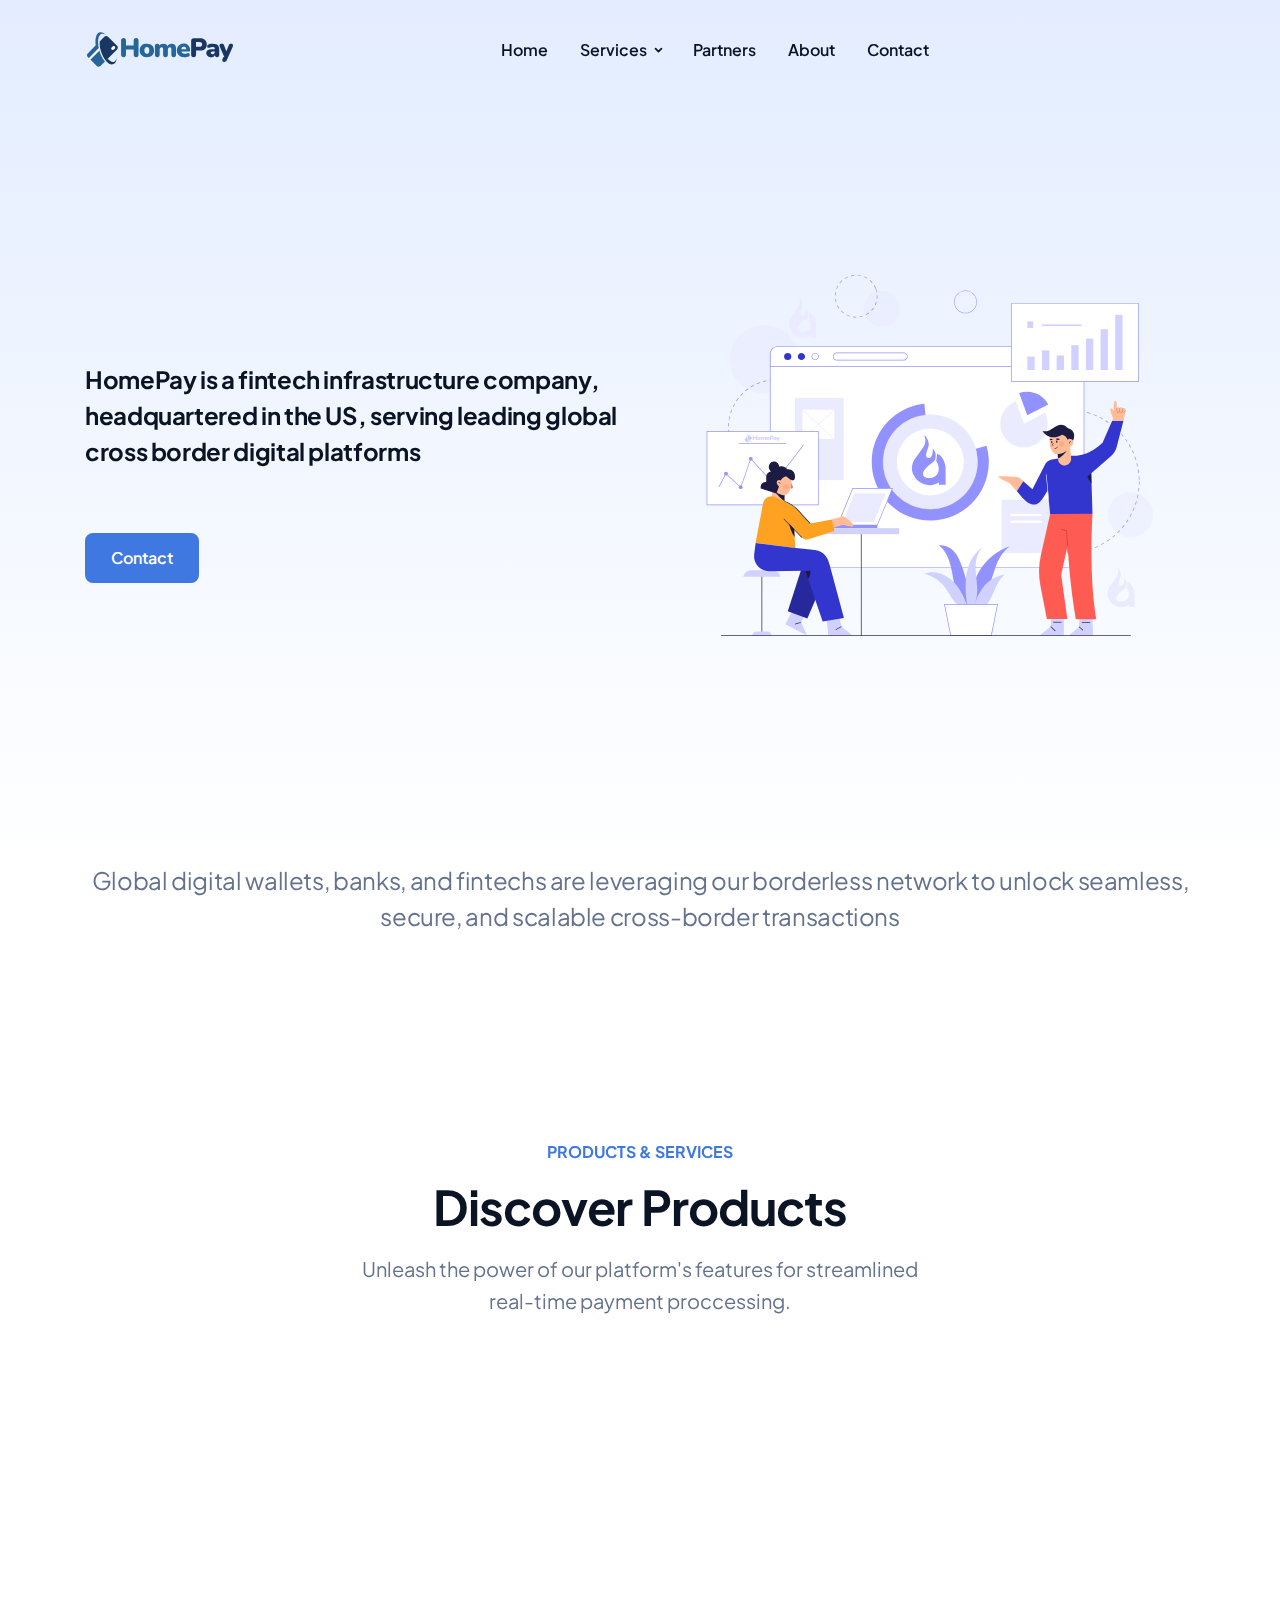
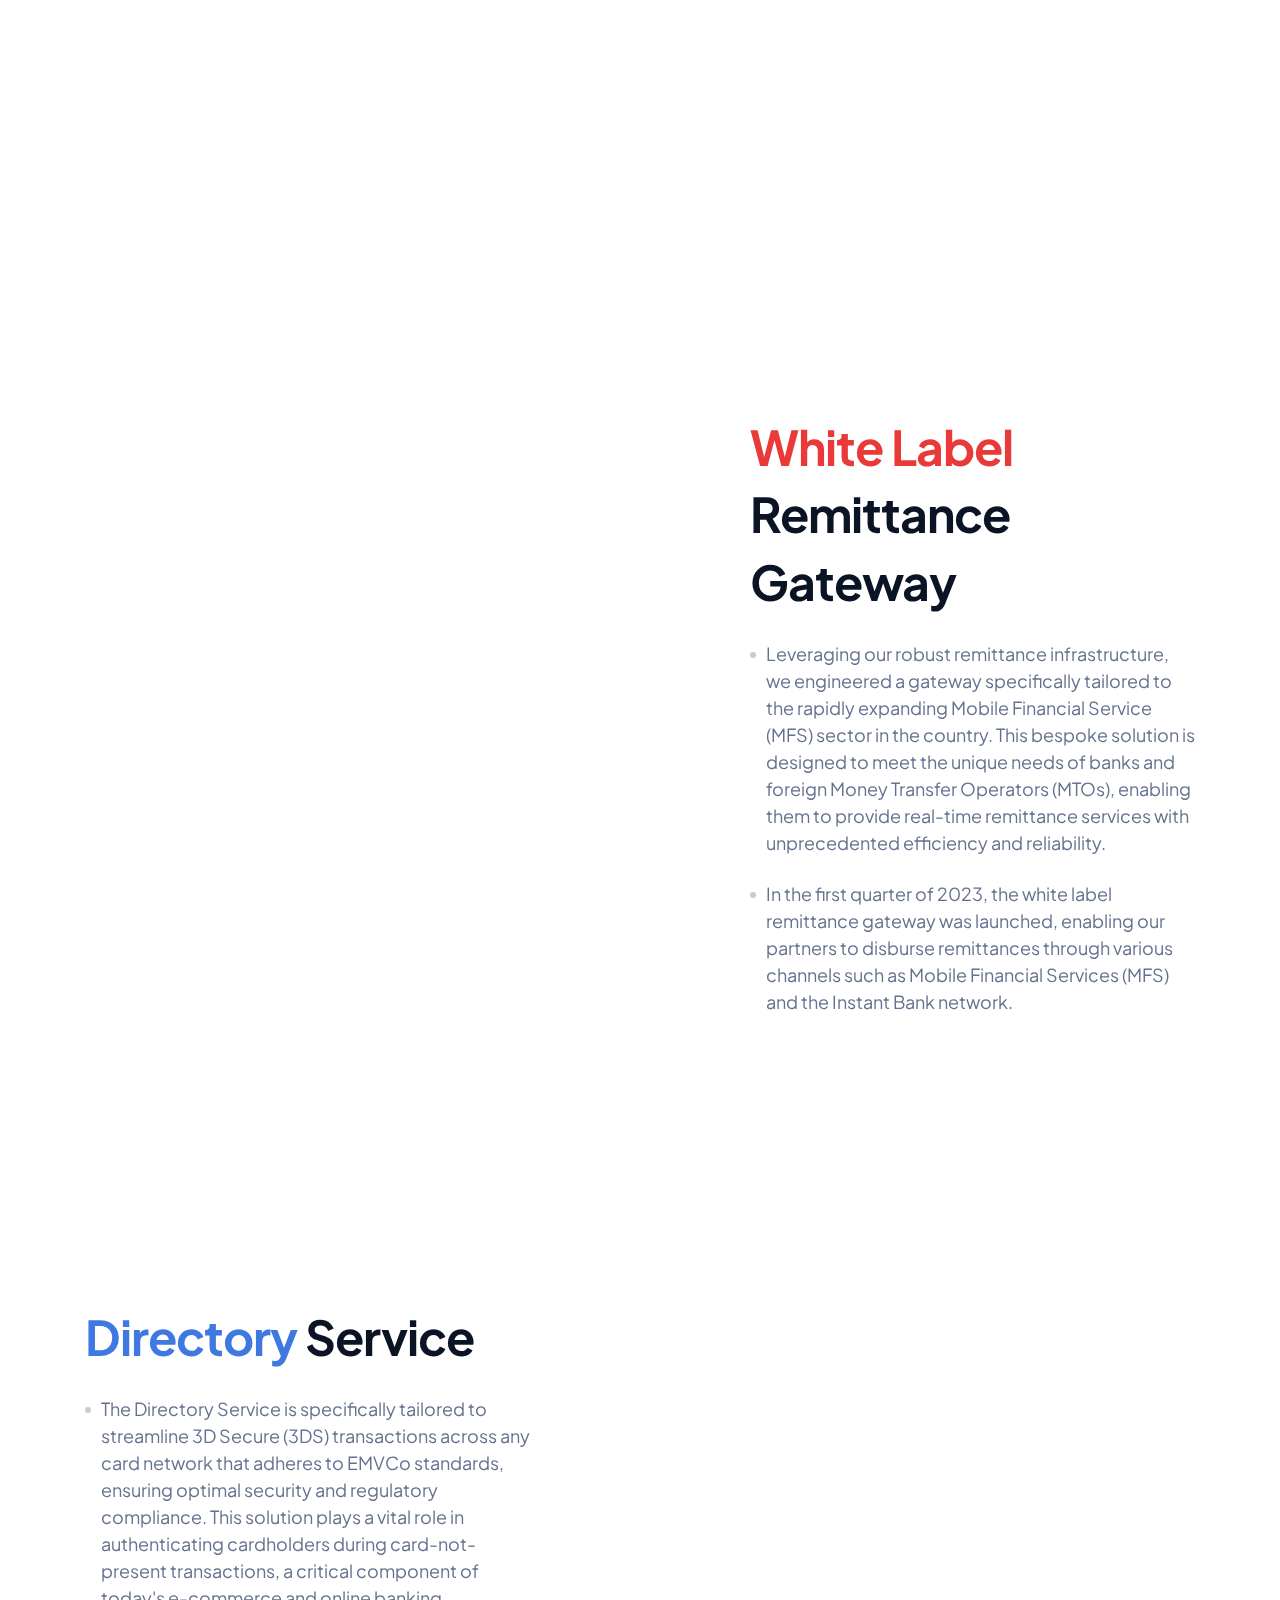
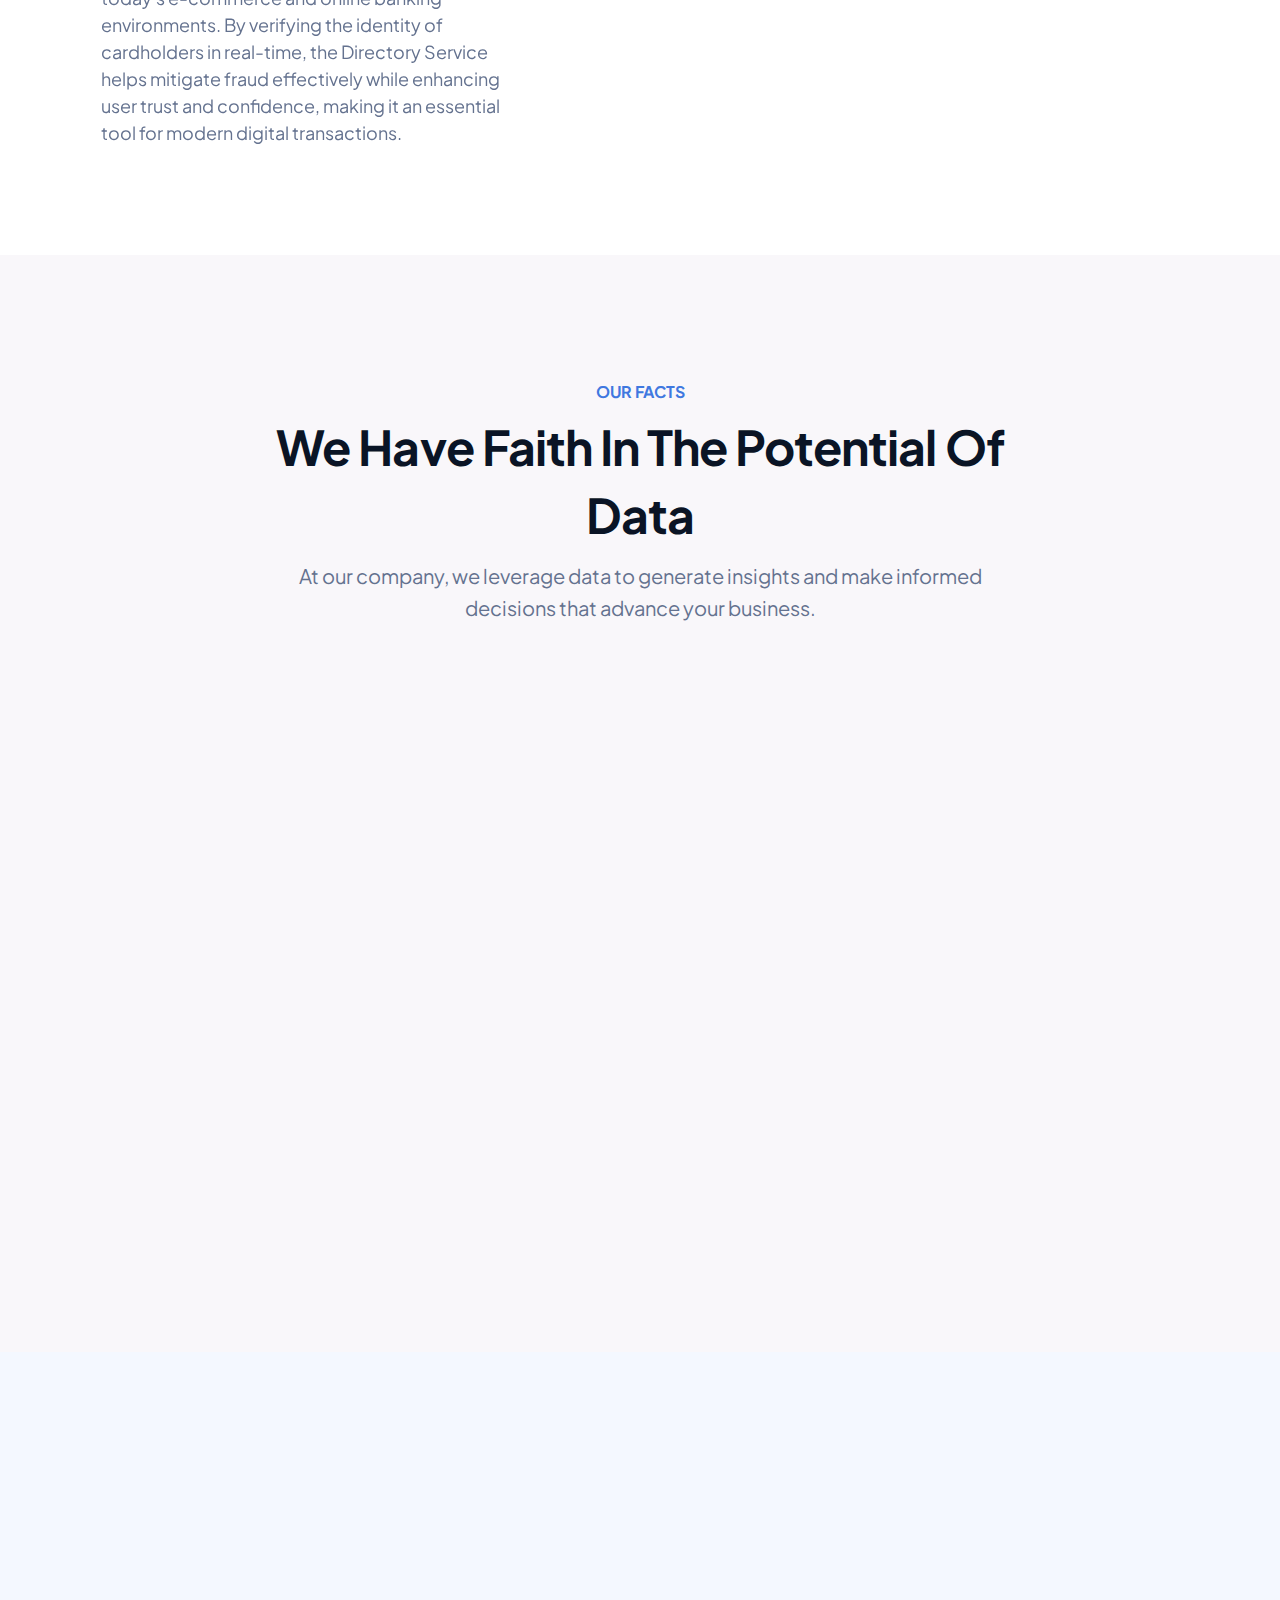
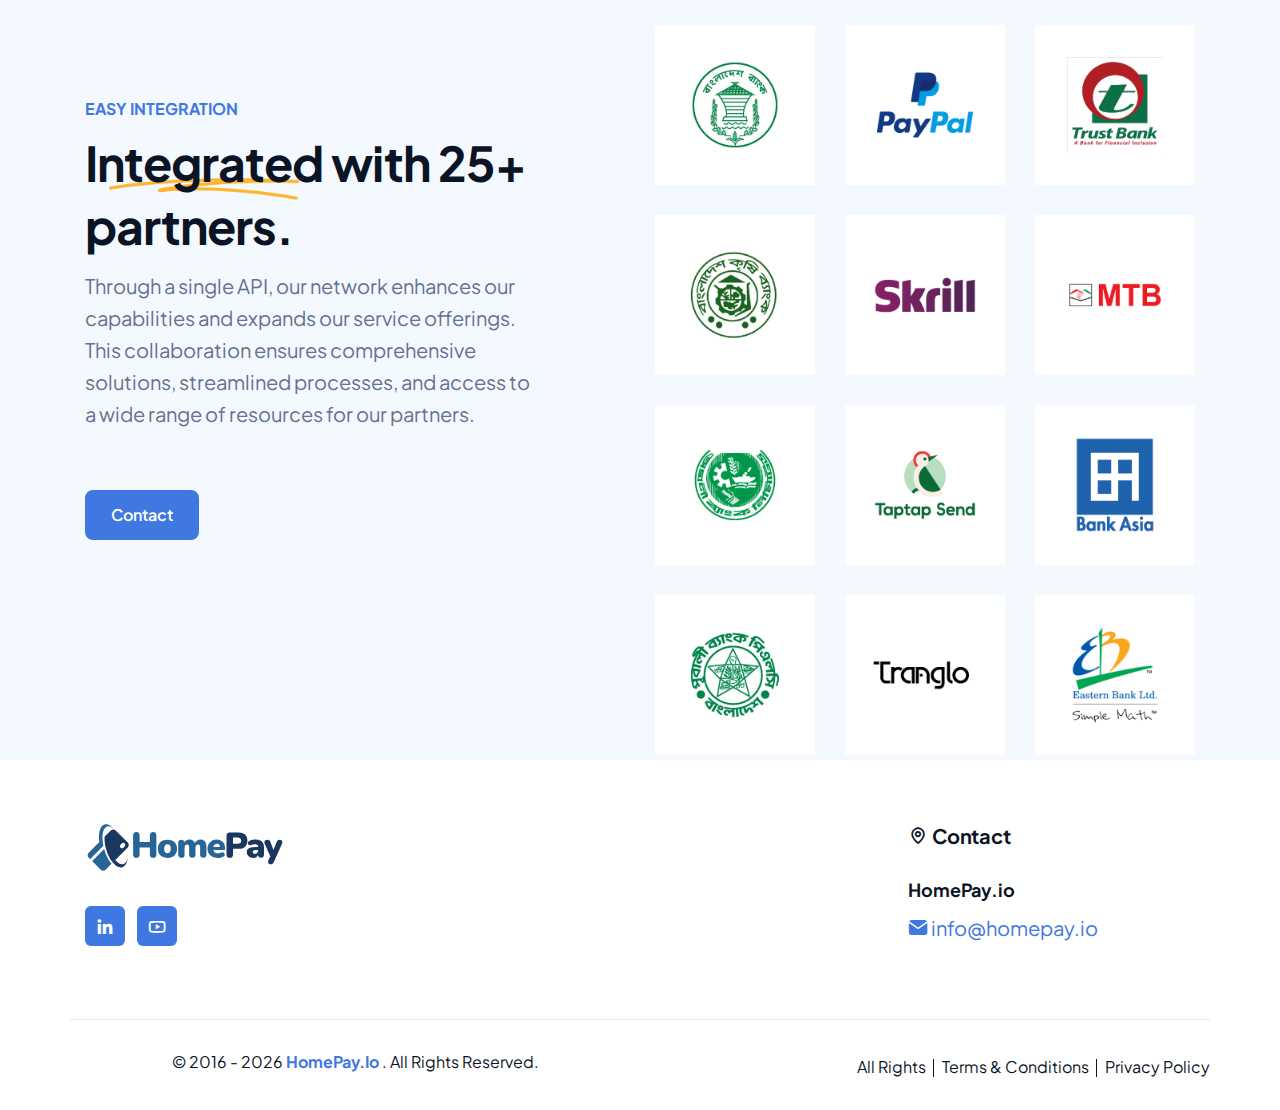
==== index.html @ 045bd33c "Update index.html" ====
<!DOCTYPE html>
<html lang="en">

<head>
   <meta charset="UTF-8" />
   <meta name="author" content="Softnio" />
   <meta name="viewport" content="width=device-width, initial-scale=1.0" />
   <link rel="shortcut icon" href="https://homepay.github.io/favicon.png" />
   <title>Home - HomePay</title>
   <link rel="stylesheet" href="assets/css/style-business-expance-tracker.css?v1.0.0" />
   <style>
      body {
         scroll-behavior: smooth;
      }

      #blaze {
         padding-top: 100px;
      }

      #remittance {
         padding-top: 100px;
      }

      #ds {
         padding-top: 120px;
      }
   </style>
</head>

<body class="nk-body" data-navbar-collapse="xl">
   <div class="preloader">
      <div class="loader"></div>
   </div>
   <div class="nk-app-root home-business-expense-tracker">
      <header class="nk-header">
         <div class="nk-header-main">
            <div class="container">
               <div class="nk-header-wrap">
                  <div class="nk-header-logo">
                     <a href="/" class="logo-link">
                        <div class="logo-wrap">
                           <img class="logo-img" src="https://homepay.github.io/homepay.svg" width="150px" srcset="
                           https://homepay.github.io/homepay.svg 2x
                      " alt="brand-logo" />
                        </div>
                     </a>
                  </div>
                  <nav class="nk-header-menu nk-navbar">
                     <div>
                        <ul class="nk-nav">
                           <li class="nk-nav-item has-sub">
                              <a href="/" class="nk-nav-link"><span class="nk-nav-text">Home</span></a>
                           </li>
                           <li class="nk-nav-item has-sub"><a href="#" class="nk-nav-link nk-nav-toggle"><span
                                    class="nk-nav-text">Services</span></a>
                              <ul class="nk-nav-sub col-12">
                                 <li class="nk-nav-item">
                                    <ul class=" px-3 px-lg-0 mx-auto">
                                       <li class=" p-0"><a href="/#remittance" class="nk-nav-link"> Remittance Gateway
                                          </a></li>
                                       <li class=" p-0"><a href="/#ds" class="nk-nav-link"> Directory Service </a></li>

                                    </ul>
                                 </li>

                              </ul>
                           </li>
                           <li class="nk-nav-item has-sub">
                              <a href="/#partners" class="nk-nav-link"><span class="nk-nav-text">Partners</span></a>
                           </li>
                           <li class="nk-nav-item">
                              <a href="/about" class="nk-nav-link"><span class="nk-nav-text">About</span></a>
                           </li>
                           <li class="nk-nav-item">
                              <a href="/contact" class="nk-nav-link"><span class="nk-nav-text">Contact</span></a>
                           </li>
                        </ul>
                     </div>
                  </nav>
                  <div class="nk-header-action">
                     <ul class="nk-btn-group sm justify-content-center">
                        <li class="nk-navbar-toggle"><button
                              class="btn btn-outline-dark navbar-toggle rounded-1 h-100 p-2"><em class="icon ni ni-menu"
                                 style="font-family: Nioicon, Bangla754, sans-serif;"></em></button></li>
                     </ul>
                  </div>
               </div>
            </div>
         </div>
      </header>
      <main class="nk-pages">
         <section class="nk-banner nk-banner-business-expance-tracker bg-primary-gradient-soft">
            <div class="nk-banner-wrap">
               <div class="container">
                  <div class="row flex-row-reverse align-items-center justify-content-between">
                     <div class="col-lg-6">
                        <div class="nk-banner-img mb-5 mb-lg-0" data-aos="fade-in">
                           <img src="images/promo-banner/banner-cover.svg" alt="banner-cover" />


                        </div>
                     </div>
                     <div class="col-lg-6">
                        <div class="nk-banner-content">
                           <h4 class="mb-2 mb-md-3" data-aos="fade-up">
                              HomePay is a fintech infrastructure company, headquartered in the US, serving leading
                              global cross border digital platforms
                           </h4>
                           <p class=" nk-section-text" data-aos="fade-up" data-aos-delay="50">

                           </p>
                           <ul class="nk-btn-group pt-6">
                              <li data-aos="fade-up" data-aos-delay="150">
                                 <a href="contact" class="btn btn-primary">Contact</a>
                              </li>
                           </ul>
                        </div>
                     </div>
                  </div>
               </div>
            </div>
         </section>
         <section class="nk-section nk-brand-section pt-0">
            <div class="container">
               <div class="nk-section-content text-center">
                  <h4 class="fw-normal text-gray-800 mb-5" data-aos="fade-up">
                     Global digital wallets, banks, and fintechs are leveraging our borderless network to unlock
                     seamless, secure, and scalable cross-border transactions
                     <span class="text-base fw-semibold"></span>

                  </h4>
                  <div class="row justify-content-center" style="filter: grayscale(100%);">
                     <div class="col-xxl-8 col-xl-9 col-lg-10">
                        <div class="row gy-3 align-items-center justify-content-center justify-content-lg-between">
                           <div class="col-4 col-sm-3 col-lg-1" data-aos="fade-up" data-aos-delay="50">
                              <div class="nk-brand">
                                 <a href="https://www.paypal.com/bd/home" target="_blank"><img
                                       src="images/partners/pp.svg" alt="brand-logo" /></a>
                              </div>
                           </div>
                           <div class="col-4 col-sm-3 col-lg-1" data-aos="fade-up" data-aos-delay="100">
                              <div class="nk-brand">
                                 <a href="https://www.skrill.com/en/" target="_blank"><img
                                       src="images/partners/skrill.svg" alt="brand-logo" /></a>
                              </div>
                           </div>
                           <div class="col-4 col-sm-3 col-lg-1" data-aos="fade-up" data-aos-delay="100">
                              <div class="nk-brand">
                                 <a href="https://www.riamoneytransfer.com/" target="_blank"><img
                                       src="images/partners/ria.svg" alt="brand-logo" /></a>
                              </div>
                           </div>
                           <div class="col-4 col-sm-3 col-lg-1" data-aos="fade-up" data-aos-delay="100">
                              <div class="nk-brand">
                                 <a href="https://www.remitly.com/us/en" target="_blank"><img
                                       src="images/partners/remitly.svg" alt="brand-logo" /></a>
                              </div>
                           </div>
                           <div class="col-4 col-sm-3 col-lg-1" data-aos="fade-up" data-aos-delay="150">
                              <div class="nk-brand">
                                 <a href="https://www.taptapsend.com" target="_blank"><img
                                       src="images/partners/taptapsend.svg" alt="brand-logo" /></a>
                              </div>
                           </div>
                           <div class="col-4 col-sm-3 col-lg-1" data-aos="fade-up" data-aos-delay="200">
                              <div class="nk-brand">
                                 <a href="https://tranglo.com" target="_blank"><img src="images/partners/tranglo.svg"
                                       alt="brand-logo" /></a>
                              </div>
                           </div>
                           <div class="col-4 col-sm-3 col-lg-1" data-aos="fade-up" data-aos-delay="250">
                              <div class="nk-brand">
                                 <a href="https://www.trulioo.com" target="_blank"><img
                                       src="images/partners/trulioo.svg" alt="brand-logo" /></a>
                              </div>
                           </div>
                        </div>
                     </div>
                  </div>
               </div>
            </div>
         </section>
         <section class="nk-section nk-feature-section ">
            <div class="container">
               <div class="row justify-content-center">
                  <div class="col-lg-8 col-xxl-6">
                     <div class="nk-section-head pb-7 text-center">
                        <span class="nk-section-subtitle">Products & Services</span>
                        <h2 class="nk-section-title">Discover Products</h2>
                        <p class="nk-section-text">
                           Unleash the power of our platform's features for streamlined <br> real-time
                           payment proccessing.
                        </p>
                        <ul class="nk-btn-group justify-content-center pt-5" hidden>
                           <li>
                              <a href="about" class="btn btn-primary">More Details</a>
                           </li>
                           <li>
                              <a href="contact" class="btn btn-outline-primary">Contact Us</a>
                           </li>
                        </ul>
                     </div>
                  </div>
               </div>
               <div class="row gap g-5">
                  <div class="col-mb-9 col-lg-6" data-aos="fade-up" data-aos-delay="50">
                     <div class="text-center">
                        <div class="mb-3 mb-md-5">
                           <img src="images/services/remit.svg" width="180px" alt="cover" />
                        </div>
                        <div class="mb-4">
                           <h4 class="text-capitalize">Remittance Gateway</h4>
                           <p class="fs-16 line-clamp-2 fw-medium">
                              Leveraging our robust remittance infrastructure, we engineered a white label remittance
                              gateway.
                           </p>
                        </div>
                        <a href="#remittance" class="btn-link d-inline-block"><span>Learn
                              More</span><em class="icon ni ni-arrow-right"></em></a>
                     </div>
                  </div>
                  <div class="col-mb-9 col-lg-6" data-aos="fade-up" data-aos-delay="100">
                     <div class="text-center">
                        <div class="mb-3 mb-md-5">
                           <img src="images/services/ds.svg" width="180px" alt="cover" />
                        </div>
                        <div class="mb-4">
                           <h4 class="text-capitalize">3DS Card Authentication</h4>
                           <p class="fs-16 line-clamp-2 fw-medium">
                              The directory service is designed to comply with the EMVCo protocol, supporting all card
                              brands.
                           </p>
                        </div>
                        <a href="#ds" class="btn-link d-inline-block"><span>Learn
                              More</span><em class="icon ni ni-arrow-right"></em></a>
                     </div>
                  </div>
               </div>
            </div>
         </section>
         <section class="nk-section pb-lg-7 pt-7 pt-lg-120">
            <div class="container">
               <div class="nk-section-content d-flex flex-column gap-7 gap-lg-120">
                  <div id="remittance" class="row gy-5 gy-lg-0 align-items-lg-center justify-content-lg-between">
                     <div class="col-lg-6" data-aos="fade-up" data-aos-delay="50">
                        <div class="nk-feature-overview-img mb-5 mb-lg-0">
                           <img src="images/services/remit.svg" alt="cover-base"
                              class="base animate animate-shakeY animate-duration-12" />
                        </div>
                     </div>
                     <div class="col-lg-6 col-xl-5">
                        <div class="nk-section-head pb-0">
                           <!-- <div class="media-group align-items-center mb-5">
                              <div class="media media-md media-circle media-middle text-bg-danger-soft">
                                 <em class="icon ni ni-filter-fill"></em>
                              </div>
                              <div class="media-text">
                                 <div class="nk-section-subtitle text-danger">
                                    Funnel Report
                                 </div>
                              </div>
                           </div> -->
                           <h2 class="nk-section-title mb-0">
                              <span style="color: rgb(233, 57, 57) ;">
                                 White Label
                              </span> Remittance Gateway
                           </h2>
                           <ul class="nk-list-dot d-flex flex-column gap-3 gap-lg-4 pt-4">
                              <li class="nk-list-dot-item ps-3 p-0">
                                 <p class="fs-18">
                                    Leveraging our robust remittance infrastructure, we engineered a gateway
                                    specifically tailored to the rapidly expanding Mobile Financial Service (MFS) sector
                                    in the country. This bespoke solution is designed to meet the unique needs of banks
                                    and foreign Money Transfer Operators (MTOs), enabling them to provide real-time
                                    remittance services with unprecedented efficiency and reliability.
                                 </p>
                              </li>
                              <li class="nk-list-dot-item ps-3 p-0">
                                 <p class="fs-18">
                                    In the first quarter of 2023, the white label remittance gateway was launched,
                                    enabling our
                                    partners to disburse remittances through various channels such as Mobile Financial
                                    Services (MFS) and the Instant Bank network.
                                 </p>
                              </li>
                           </ul>
                        </div>
                     </div>
                  </div>
                  <div id="ds"
                     class="row gy-5 gy-lg-0 flex-row-reverse align-items-lg-center justify-content-lg-between">
                     <div class="col-lg-6" data-aos="fade-up" data-aos-delay="50">
                        <div class="nk-feature-overview-img mb-5 mb-lg-0">
                           <img src="images/services/ds.svg" alt="cover-base"
                              class="base animate animate-shakeY animate-duration-12" />
                           <!-- <img src="https://nioland.themenio.com/images/cover/cover-26-a.png"
                              alt="cover-children"
                              class="children children-3 animate animate-shakeY animate-duration-12" /> -->
                        </div>
                     </div>
                     <div class="col-lg-6 col-xl-5">
                        <div class="nk-section-head pb-0">
                           <!-- <div class="media-group align-items-center mb-5">
                              <div class="media media-md media-circle media-middle text-bg-blue-1300-soft">
                                 <em class="icon ni ni-signal"></em>
                              </div>
                              <div class="media-text">
                                 <div class="nk-section-subtitle text-blue-1300">
                                    Signal Report
                                 </div>
                              </div>
                           </div> -->
                           <h2 class="nk-section-title mb-0">
                              <span style="color:#3f78e0 ;">
                                 Directory
                              </span>
                              Service
                           </h2>
                           <ul class="nk-list-dot d-flex flex-column gap-3 gap-lg-4 pt-4">
                              <li class="nk-list-dot-item ps-3 p-0">
                                 <p class="fs-18">
                                    The Directory Service is specifically tailored to streamline 3D Secure (3DS)
                                    transactions across any card network that adheres to EMVCo standards, ensuring
                                    optimal security and regulatory compliance. This solution plays a vital role in
                                    authenticating cardholders during card-not-present transactions, a critical
                                    component of today's e-commerce and online banking environments. By verifying the
                                    identity of cardholders in real-time, the Directory Service helps mitigate fraud
                                    effectively while enhancing user trust and confidence, making it an essential tool
                                    for modern digital transactions.
                                 </p>
                              </li>
                           </ul>
                        </div>
                     </div>
                  </div>
               </div>
            </div>
         </section>
         <section class="nk-section bg-gray-300">
            <div class="container">
               <div class="row justify-content-center">
                  <div class="col-lg-8">
                     <div class="nk-section-head text-center">
                        <span class="nk-section-subtitle">our facts</span>
                        <h2 class="nk-section-title">
                           We have faith in the potential of data
                        </h2>
                        <p class="nk-section-text">
                           At our company, we leverage data to generate insights and make informed decisions that
                           advance your business.
                        </p>

                     </div>
                  </div>
               </div>
               <div class="row flex-row-reverse align-items-center justify-content-center justify-content-xl-between">
                  <div class="col-xl-6 col-xxl-7" data-aos="fade-up">
                     <div class="nk-funfact-img text-center text-xl-end mb-6 mb-xl-0">
                        <img src="images/promo-banner/section-cover-5.png" alt="cover" />
                     </div>
                  </div>
                  <div class="col-xl-6 col-xxl-5">
                     <div class="row gx-sm-5 gy-5">
                        <div class="col-6" data-aos="fade-up" data-aos-delay="50">
                           <div class="text-center">
                              <span class="d-inline-block h1 text-blue-800">25+</span>
                              <div>
                                 <h5>Partners</h5>
                                 <p class="fs-14">

                                 </p>
                              </div>
                           </div>
                        </div>
                        <div class="col-6" data-aos="fade-up" data-aos-delay="100">
                           <div class="text-center">
                              <span class="d-inline-block h1 text-blue-800">$330M+</span>
                              <div>
                                 <h5>GPV</h5>
                                 <p class="fs-14">

                                 </p>
                              </div>
                           </div>
                        </div>
                        <div class="col-6" data-aos="fade-up" data-aos-delay="150">
                           <div class="text-center">
                              <span class="d-inline-block h1 text-blue-800">24x7</span>
                              <div>
                                 <h5>Support</h5>
                                 <p class="fs-14">

                                 </p>
                              </div>
                           </div>
                        </div>
                        <div class="col-6" data-aos="fade-up" data-aos-delay="200">
                           <div class="text-center">
                              <span class="d-inline-block h1 text-blue-800">5s</span>
                              <div>
                                 <h5>Proccessing</h5>
                                 <p class="fs-14">

                                 </p>
                              </div>
                           </div>
                        </div>
                     </div>
                  </div>
               </div>
            </div>
         </section>
         <section class="nk-section nk-section-integrate bg-primary-100 overflow-hidden pt-0 pb-lg-0" id="partners">
            <div class="container position-relative">
               <div class="row justify-content-between">
                  <div class="col-lg-5 align-self-center">
                     <div class="nk-section-head text-center text-lg-start py-7 py-lg-220">
                        <span class="nk-section-subtitle">Easy integration</span>
                        <div>
                           <h2 class="h1 mb-2">
                              <span class="title-shape title-shape-3 title-shape-3_two">Integrated</span>
                              with 25+ partners.
                           </h2>
                           <p class="nk-section-text">
                              Through a single API, our network enhances our capabilities and expands our service
                              offerings. This collaboration ensures comprehensive solutions, streamlined processes, and
                              access to a wide range of resources for our partners.
                           </p>
                        </div>
                        <ul class="nk-btn-group justify-content-center justify-content-lg-start pt-5 pt-lg-7">
                           <li>
                              <a href="contact" class="btn btn-primary">Contact</a>
                           </li>
                        </ul>
                     </div>
                  </div>
                  <div class="col-lg-6">
                     <div class="infinite-scroll">
                        <div
                           class="infinite-scroll-col infinite-scroll-init infinite-scroll-lg-vertical infinite-scroll-horizontal infinite-scroll-duration-12">
                           <div class="infinite-scroll-card">
                              <img src="./images/tools/tool-1.png" alt="tool" />
                           </div>
                           <div class="infinite-scroll-card">
                              <img src="./images/tools/tool-3.png" alt="tool" />
                           </div>
                           <div class="infinite-scroll-card">
                              <img src="./images/tools/tool-4.png" alt="tool" />
                           </div>
                           <div class="infinite-scroll-card">
                              <img src="./images/tools/tool-5.png" alt="tool" />
                           </div>
                           <div class="infinite-scroll-card">
                              <img src="./images/tools/tool-6.png" alt="tool" />
                           </div>
                           <div class="infinite-scroll-card">
                              <img src="./images/tools/tool-7.png" alt="tool" />
                           </div>
                           <div class="infinite-scroll-card">
                              <img src="./images/tools/tool-8.png" alt="tool" />
                           </div>
                           <div class="infinite-scroll-card">
                              <img src="./images/tools/tool-11.png" alt="tool" />
                           </div>
                           <div class="infinite-scroll-card">
                              <img src="./images/tools/tool-12.png" alt="tool" />
                           </div>

                           <div class="infinite-scroll-card">
                              <img src="./images/tools/tool-14.png" alt="tool" />
                           </div>
                           <div class="infinite-scroll-card">
                              <img src="./images/tools/tool-15.png" alt="tool" />
                           </div>
                           <div class="infinite-scroll-card">
                              <img src="./images/tools/tool-16.png" alt="tool" />
                           </div>
                           <div class="infinite-scroll-card">
                              <img src="./images/tools/tool-17.png" alt="tool" />
                           </div>
                        </div>
                        <div
                           class="infinite-scroll-col infinite-scroll-init infinite-scroll-lg-verticalAlternate infinite-scroll-horizontalAlternate infinite-scroll-duration-12">
                           <div class="infinite-scroll-card">
                              <img src="./images/tools/mto/1.png" alt="tool" />
                           </div>
                           <div class="infinite-scroll-card">
                              <img src="./images/tools/mto/2.png" alt="tool" />
                           </div>
                           <div class="infinite-scroll-card">
                              <img src="./images/tools/mto/3.png" alt="tool" />
                           </div>
                           <div class="infinite-scroll-card">
                              <img src="./images/tools/mto/4.png" alt="tool" />
                           </div>
                           <div class="infinite-scroll-card">
                              <img src="./images/tools/mto/5.png" alt="tool" />
                           </div>
                           <div class="infinite-scroll-card">
                              <img src="./images/tools/mto/6.png" alt="tool" />
                           </div>
                           <div class="infinite-scroll-card">
                              <img src="./images/tools/mto/7.png" alt="tool" />
                           </div>
                           <div class="infinite-scroll-card">
                              <img src="./images/tools/mto/8.png" alt="tool" />
                           </div>
                           <div class="infinite-scroll-card">
                              <img src="./images/tools/mto/1.png" alt="tool" />
                           </div>
                           <div class="infinite-scroll-card">
                              <img src="./images/tools/mto/2.png" alt="tool" />
                           </div>
                           <div class="infinite-scroll-card">
                              <img src="./images/tools/mto/3.png" alt="tool" />
                           </div>
                           <div class="infinite-scroll-card">
                              <img src="./images/tools/mto/4.png" alt="tool" />
                           </div>
                           <div class="infinite-scroll-card">
                              <img src="./images/tools/mto/5.png" alt="tool" />
                           </div>
                           <div class="infinite-scroll-card">
                              <img src="./images/tools/mto/6.png" alt="tool" />
                           </div>
                           <div class="infinite-scroll-card">
                              <img src="./images/tools/mto/7.png" alt="tool" />
                           </div>
                           <div class="infinite-scroll-card">
                              <img src="./images/tools/mto/8.png" alt="tool" />
                           </div>
                        </div>
                        <div
                           class="infinite-scroll-col infinite-scroll-init infinite-scroll-lg-vertical infinite-scroll-horizontal infinite-scroll-duration-12">
                           <div class="infinite-scroll-card">
                              <img src="./images/tools/tool-17.png" alt="tool" />
                           </div>
                           <div class="infinite-scroll-card">
                              <img src="./images/tools/tool-16.png" alt="tool" />
                           </div>
                           <div class="infinite-scroll-card">
                              <img src="./images/tools/tool-15.png" alt="tool" />
                           </div>
                           <div class="infinite-scroll-card">
                              <img src="./images/tools/tool-14.png" alt="tool" />
                           </div>

                           <div class="infinite-scroll-card">
                              <img src="./images/tools/tool-12.png" alt="tool" />
                           </div>
                           <div class="infinite-scroll-card">
                              <img src="./images/tools/tool-11.png" alt="tool" />
                           </div>

                           <div class="infinite-scroll-card">
                              <img src="./images/tools/tool-8.png" alt="tool" />
                           </div>
                           <div class="infinite-scroll-card">
                              <img src="./images/tools/tool-7.png" alt="tool" />
                           </div>
                           <div class="infinite-scroll-card">
                              <img src="./images/tools/tool-6.png" alt="tool" />
                           </div>
                           <div class="infinite-scroll-card">
                              <img src="./images/tools/tool-15.png" alt="tool" />
                           </div>
                           <div class="infinite-scroll-card">
                              <img src="./images/tools/tool-5.png" alt="tool" />
                           </div>
                           <div class="infinite-scroll-card">
                              <img src="./images/tools/tool-4.png" alt="tool" />
                           </div>
                           <div class="infinite-scroll-card">
                              <img src="./images/tools/tool-3.png" alt="tool" />
                           </div>
                           <div class="infinite-scroll-card">
                              <img src="./images/tools/tool-1.png" alt="tool" />
                           </div>
                        </div>
                     </div>
                  </div>
               </div>
            </div>
         </section>
      </main>
      <footer class="nk-footer">
         <div class="nk-footer-top">
            <div class="container">
               <div class="nk-footer-content row justify-content-xl-between">
                  <div class="col-md-8 col-lg-4 col-xxl-4">
                     <div class="nk-footer-brand pb-5 pb-lg-0">
                        <div class="nk-footer-brand-info mb-4">
                           <div class="nk-footer-logo">
                              <a href="/" class="logo-link">
                                 <div class="logo-wrap">
                                    <img class="logo-img" src="https://homepay.github.io/homepay.svg" width="200px"
                                       srcset="
                                    https://homepay.github.io/homepay.svg 2x
                            " alt="brand-logo" />
                                 </div>
                              </a>
                           </div>
                        </div>
                        <ul class="nk-footer-social">
                           <li>
                              <a href="https://www.linkedin.com/company/homepayllc"><em
                                    class="icon ni ni-linkedin"></em></a>
                           </li>
                           <li>
                              <a href="https://www.youtube.com/@homepay-io"><em class="icon ni ni-youtube"></em></a>
                           </li>
                        </ul>
                     </div>
                  </div>
                  <div class="col-lg-8 col-xxl-6">
                     <div class="row justify-content-between">
                        <div class="col-sm-5">

                        </div>
                        <div class="col-sm-5">
                           <div class="nk-footer-info">
                              <address>
                                 <h5 class="title"><em class="icon ni ni-map-pin"></em> Contact</h5>
                                 <h6>HomePay.io
                                 </h6>
                                 <p>
                                    <a href="mailto:info@homepay.io"> <em class="icon ni ni-mail-fill"></em>
                                       info@homepay.io </a>
                                 </p>
                              </address>
                           </div>
                        </div>
                     </div>
                  </div>

               </div>
            </div>
         </div>
         <div class="nk-footer-bottom">
            <div class="container">
               <div class="nk-footer-content row justify-content-between">
                  <div class="col-lg-6 px-0">
                     <p class="nk-footer-copyright-text text-center">
                        &copy; 2016 - <span id="currentYear"></span><a class="fs-16" href="/" target="_blank">
                           <b>HomePay.io
                           </b> </a>. All Rights Reserved.
                     </p>
                  </div>
                  <div class="col-lg-6 px-0">
                     <ul class="nk-footer-copyright justify-content-center justify-content-lg-end">
                        <li><a class="nk-footer-text" href="#">All Rights</a></li>
                        <li>
                           <a class="nk-footer-text" href="#">Terms & conditions</a>
                        </li>
                        <li><a class="nk-footer-text" href="#">Privacy Policy</a></li>
                     </ul>
                  </div>
               </div>
            </div>
         </div>
      </footer>
      <a href="#" class="scroll-top shadow animate animate-infinite animate-pulse animate-duration-2"><em
            class="icon ni ni-chevrons-up"></em></a>

   </div>
   <script src="./assets/js/bundle.js?v1.0.0"></script>
   <script src="./assets/js/scripts.js?v1.0.0"></script>
   <script>
      document.querySelectorAll('.scroll-link').forEach(link => {
         link.addEventListener('click', function (event) {
            event.preventDefault();
            const targetId = this.getAttribute('href').substring(1);
            const targetElement = document.getElementById(targetId);

            if (targetElement) {
               const offset = (window.innerHeight - targetElement.offsetHeight) / 2;
               const elementPosition = targetElement.getBoundingClientRect().top + window.pageYOffset;
               const offsetPosition = elementPosition - offset;

               window.scrollTo({
                  top: offsetPosition,
                  behavior: 'smooth'
               });
            }
         });
      });
   </script>
</body>

</html>
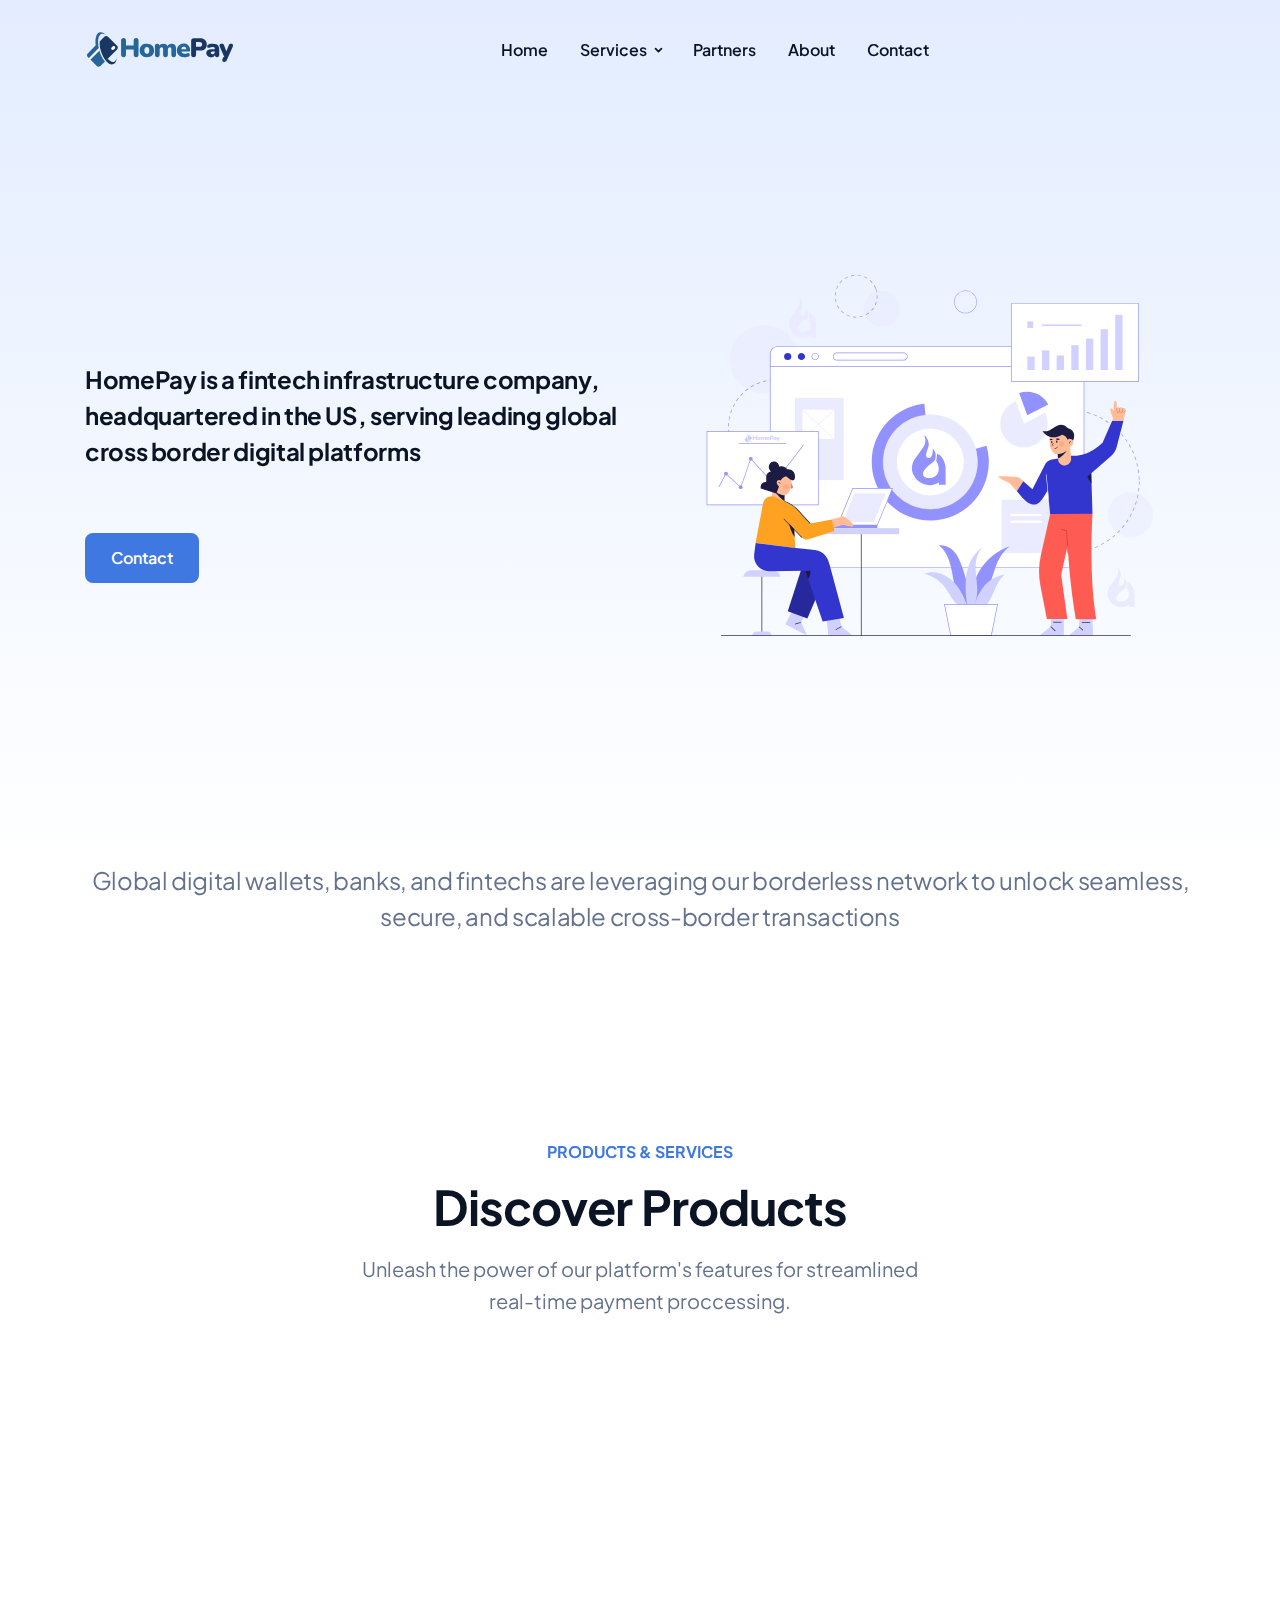
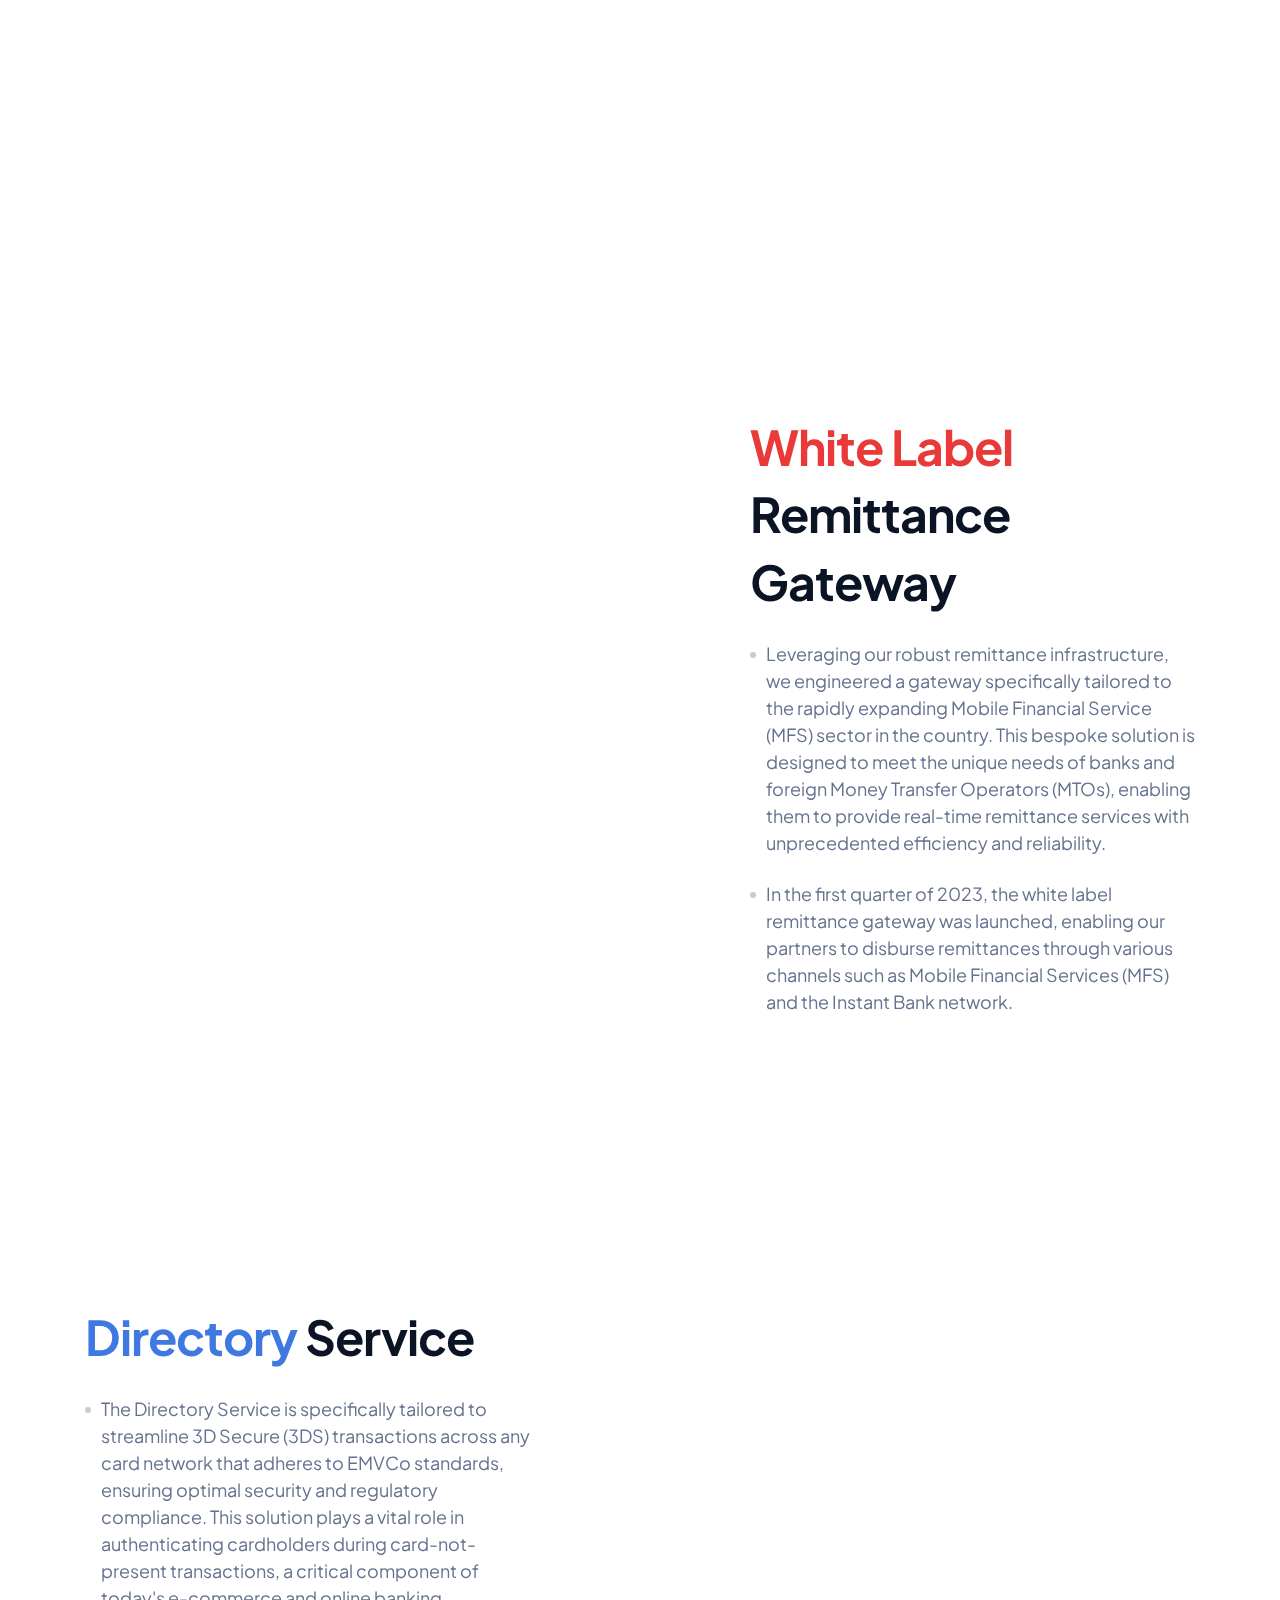
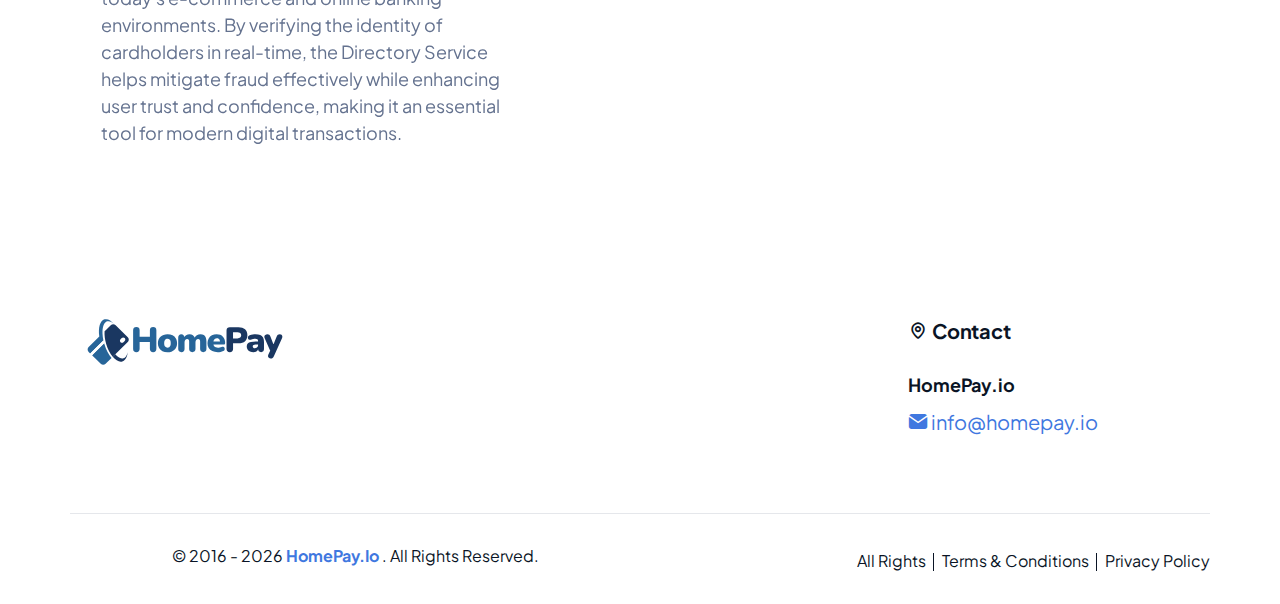
==== commit 0c8ef20a: "Update index.html" ====
--- a/index.html
+++ b/index.html
@@ -144,18 +144,6 @@
                                        src="images/partners/skrill.svg" alt="brand-logo" /></a>
                               </div>
                            </div>
-                           <div class="col-4 col-sm-3 col-lg-1" data-aos="fade-up" data-aos-delay="100">
-                              <div class="nk-brand">
-                                 <a href="https://www.riamoneytransfer.com/" target="_blank"><img
-                                       src="images/partners/ria.svg" alt="brand-logo" /></a>
-                              </div>
-                           </div>
-                           <div class="col-4 col-sm-3 col-lg-1" data-aos="fade-up" data-aos-delay="100">
-                              <div class="nk-brand">
-                                 <a href="https://www.remitly.com/us/en" target="_blank"><img
-                                       src="images/partners/remitly.svg" alt="brand-logo" /></a>
-                              </div>
-                           </div>
                            <div class="col-4 col-sm-3 col-lg-1" data-aos="fade-up" data-aos-delay="150">
                               <div class="nk-brand">
                                  <a href="https://www.taptapsend.com" target="_blank"><img
@@ -166,12 +154,6 @@
                               <div class="nk-brand">
                                  <a href="https://tranglo.com" target="_blank"><img src="images/partners/tranglo.svg"
                                        alt="brand-logo" /></a>
-                              </div>
-                           </div>
-                           <div class="col-4 col-sm-3 col-lg-1" data-aos="fade-up" data-aos-delay="250">
-                              <div class="nk-brand">
-                                 <a href="https://www.trulioo.com" target="_blank"><img
-                                       src="images/partners/trulioo.svg" alt="brand-logo" /></a>
                               </div>
                            </div>
                         </div>
@@ -336,7 +318,7 @@
                </div>
             </div>
          </section>
-         <section class="nk-section bg-gray-300">
+         <!--<section class="nk-section bg-gray-300">
             <div class="container">
                <div class="row justify-content-center">
                   <div class="col-lg-8">
@@ -581,7 +563,7 @@
                   </div>
                </div>
             </div>
-         </section>
+         </section>-->
       </main>
       <footer class="nk-footer">
          <div class="nk-footer-top">
@@ -601,7 +583,7 @@
                               </a>
                            </div>
                         </div>
-                        <ul class="nk-footer-social">
+                        <!--<ul class="nk-footer-social">
                            <li>
                               <a href="https://www.linkedin.com/company/homepayllc"><em
                                     class="icon ni ni-linkedin"></em></a>
@@ -609,7 +591,7 @@
                            <li>
                               <a href="https://www.youtube.com/@homepay-io"><em class="icon ni ni-youtube"></em></a>
                            </li>
-                        </ul>
+                        </ul>-->
                      </div>
                   </div>
                   <div class="col-lg-8 col-xxl-6">
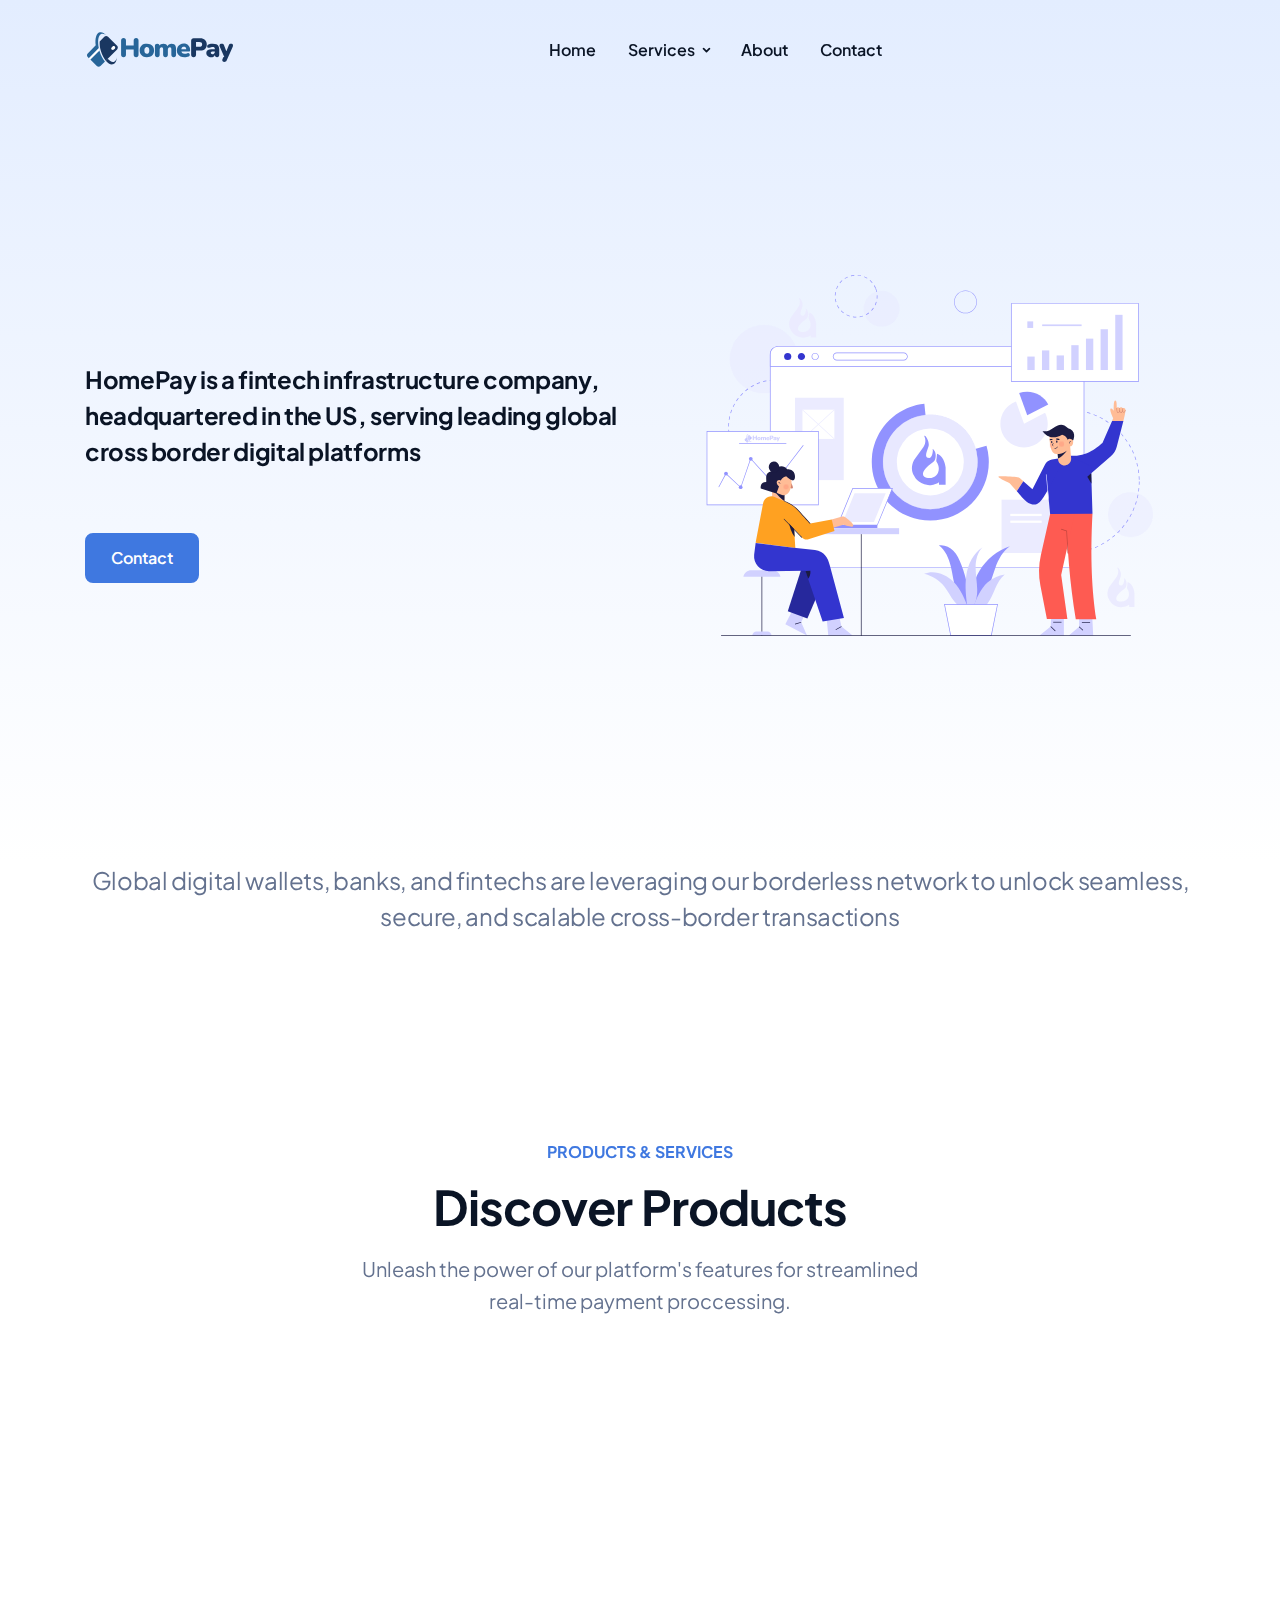
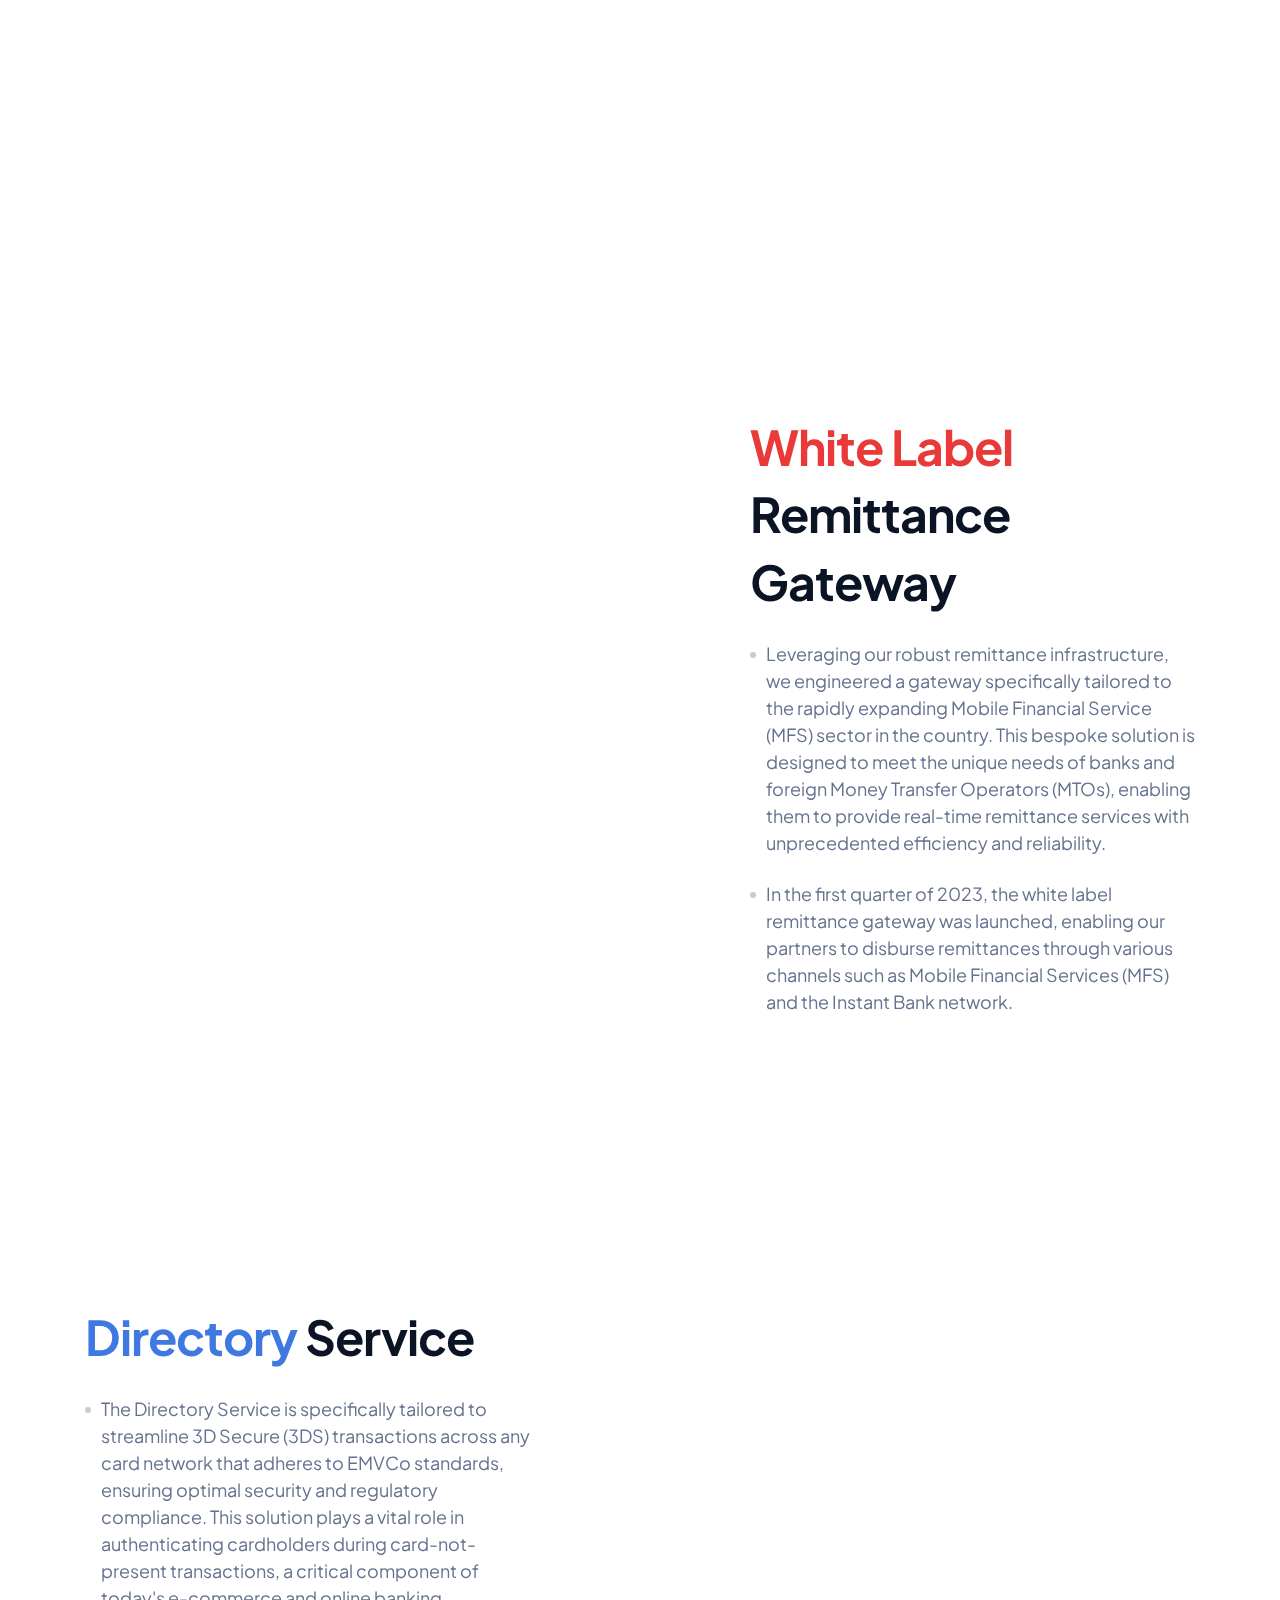
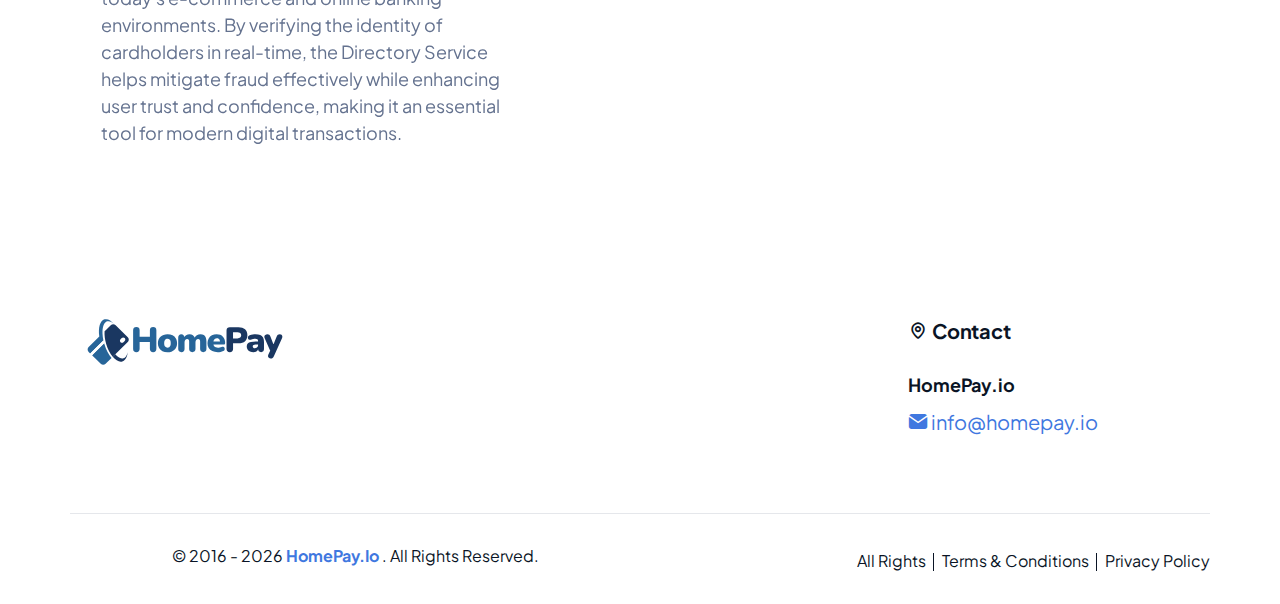
==== commit 6f6cb128: "updated menus" ====
--- a/index.html
+++ b/index.html
@@ -65,9 +65,9 @@
 
                               </ul>
                            </li>
-                           <li class="nk-nav-item has-sub">
+                           <!--<li class="nk-nav-item has-sub">
                               <a href="/#partners" class="nk-nav-link"><span class="nk-nav-text">Partners</span></a>
-                           </li>
+                           </li>-->
                            <li class="nk-nav-item">
                               <a href="/about" class="nk-nav-link"><span class="nk-nav-text">About</span></a>
                            </li>
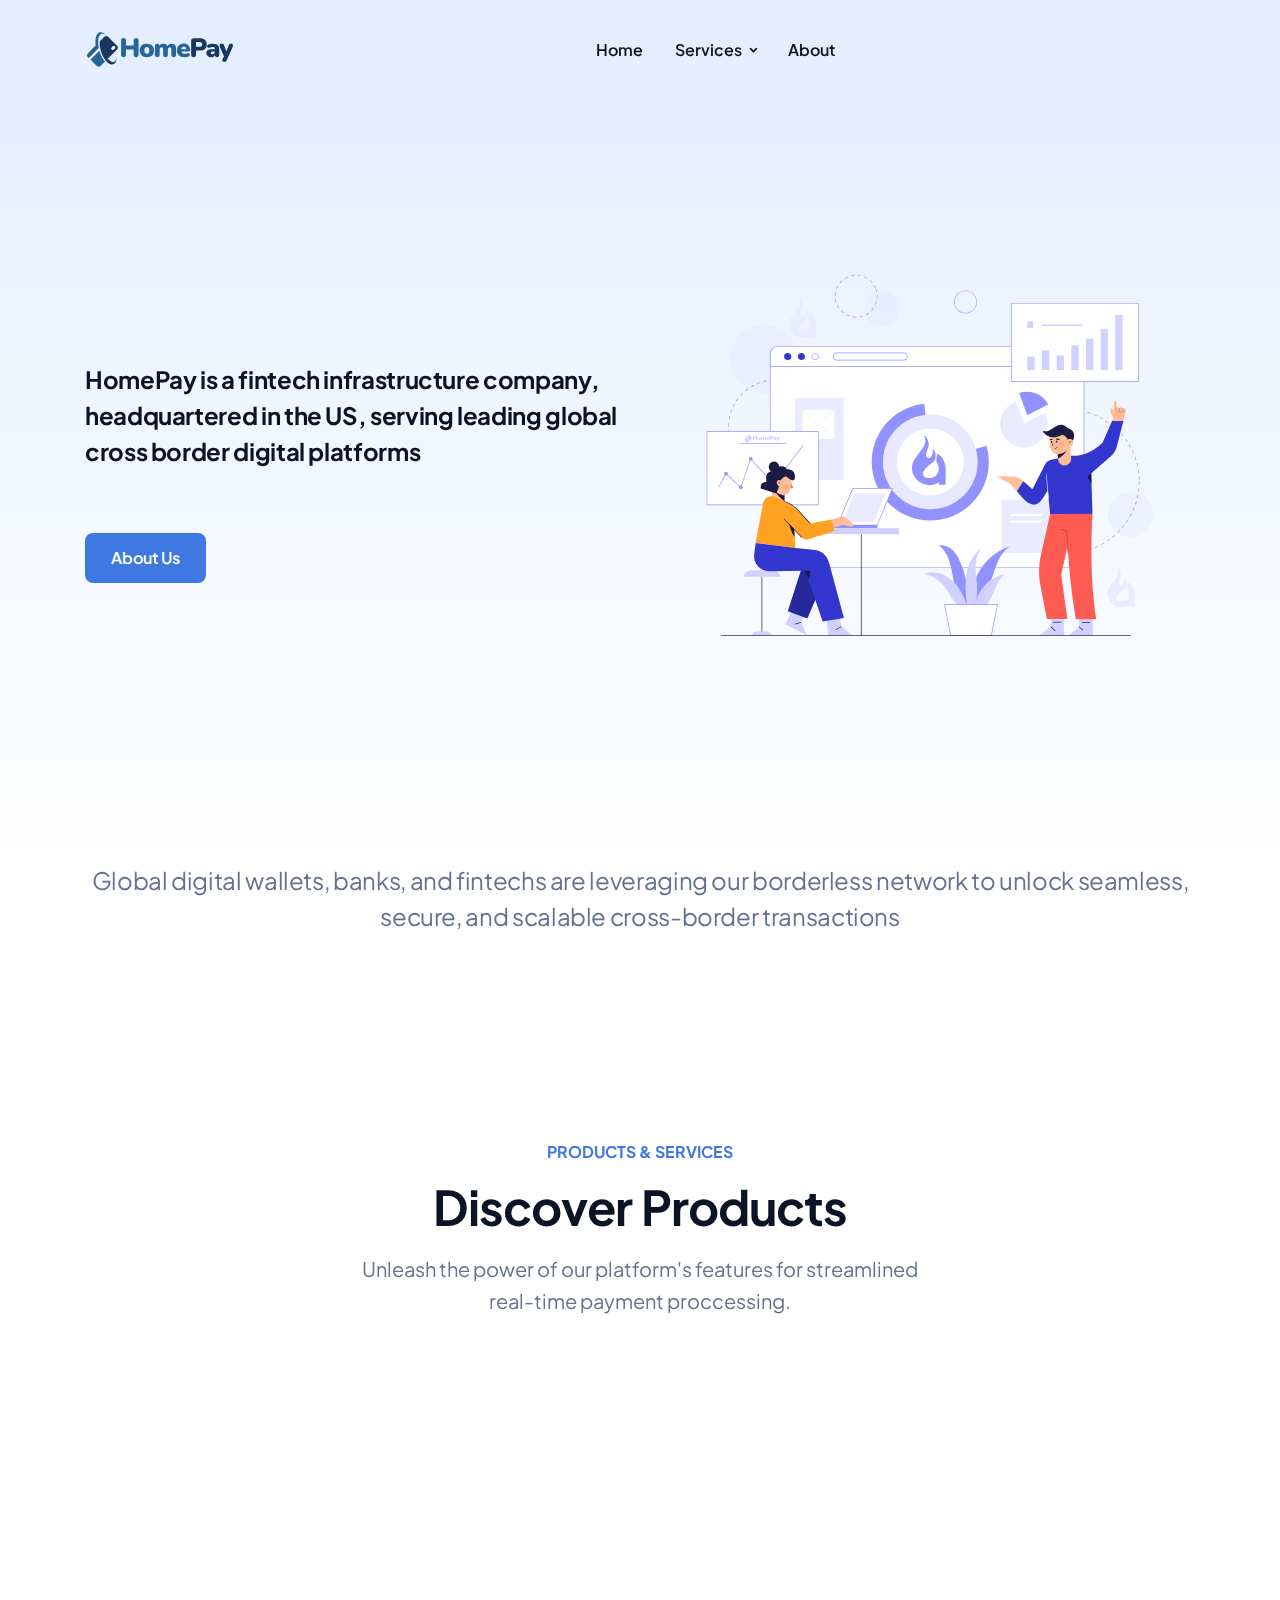
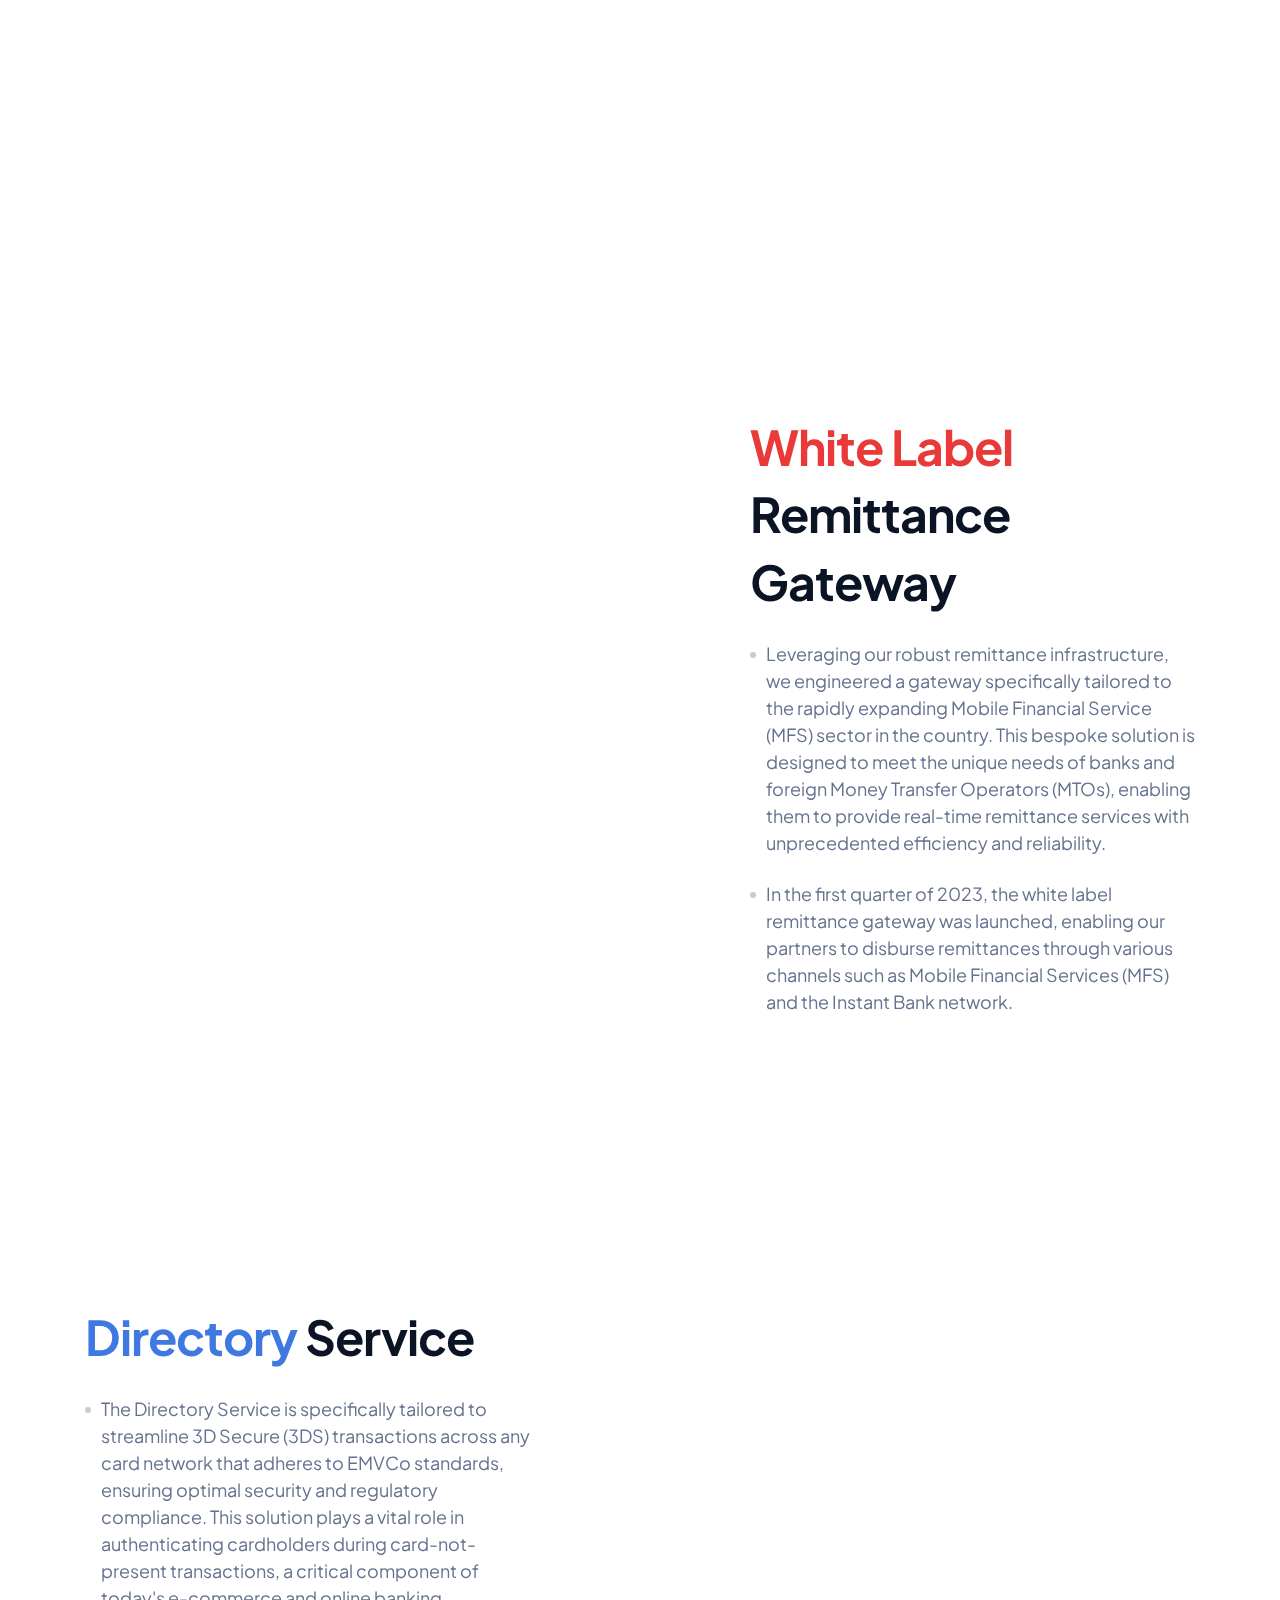
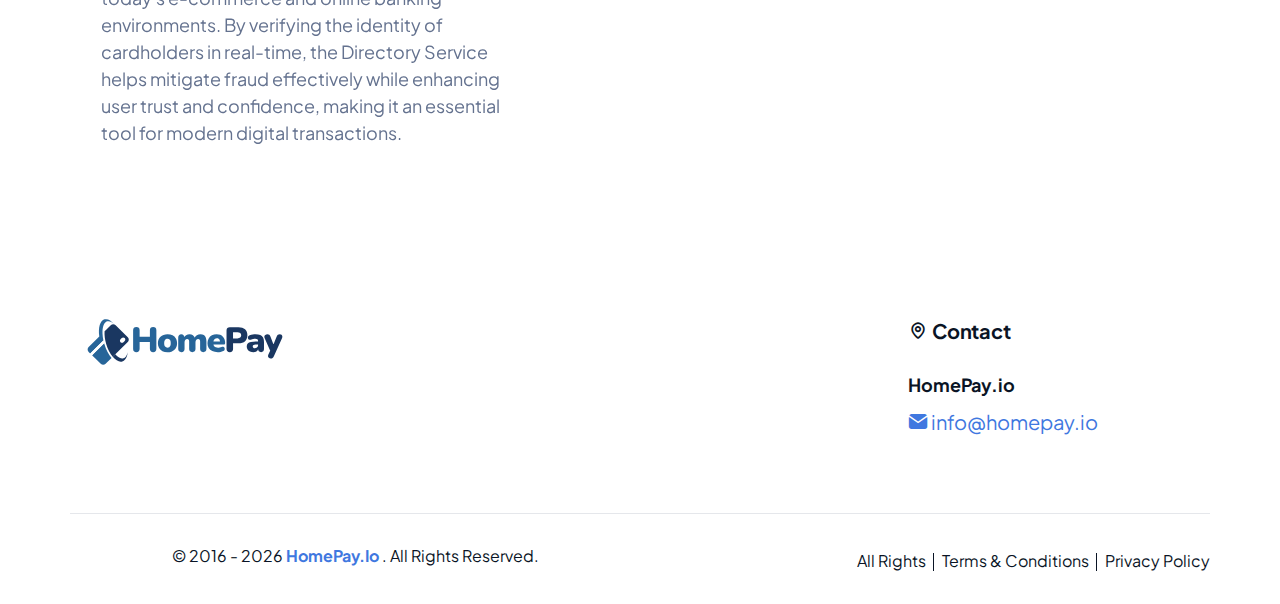
==== commit f5922d8a: "Removed contact page" ====
--- a/index.html
+++ b/index.html
@@ -71,9 +71,9 @@
                            <li class="nk-nav-item">
                               <a href="/about" class="nk-nav-link"><span class="nk-nav-text">About</span></a>
                            </li>
-                           <li class="nk-nav-item">
+                           <!--<li class="nk-nav-item">
                               <a href="/contact" class="nk-nav-link"><span class="nk-nav-text">Contact</span></a>
-                           </li>
+                           </li>-->
                         </ul>
                      </div>
                   </nav>
@@ -111,7 +111,7 @@
                            </p>
                            <ul class="nk-btn-group pt-6">
                               <li data-aos="fade-up" data-aos-delay="150">
-                                 <a href="contact" class="btn btn-primary">Contact</a>
+                                 <a href="about" class="btn btn-primary">About Us</a>
                               </li>
                            </ul>
                         </div>
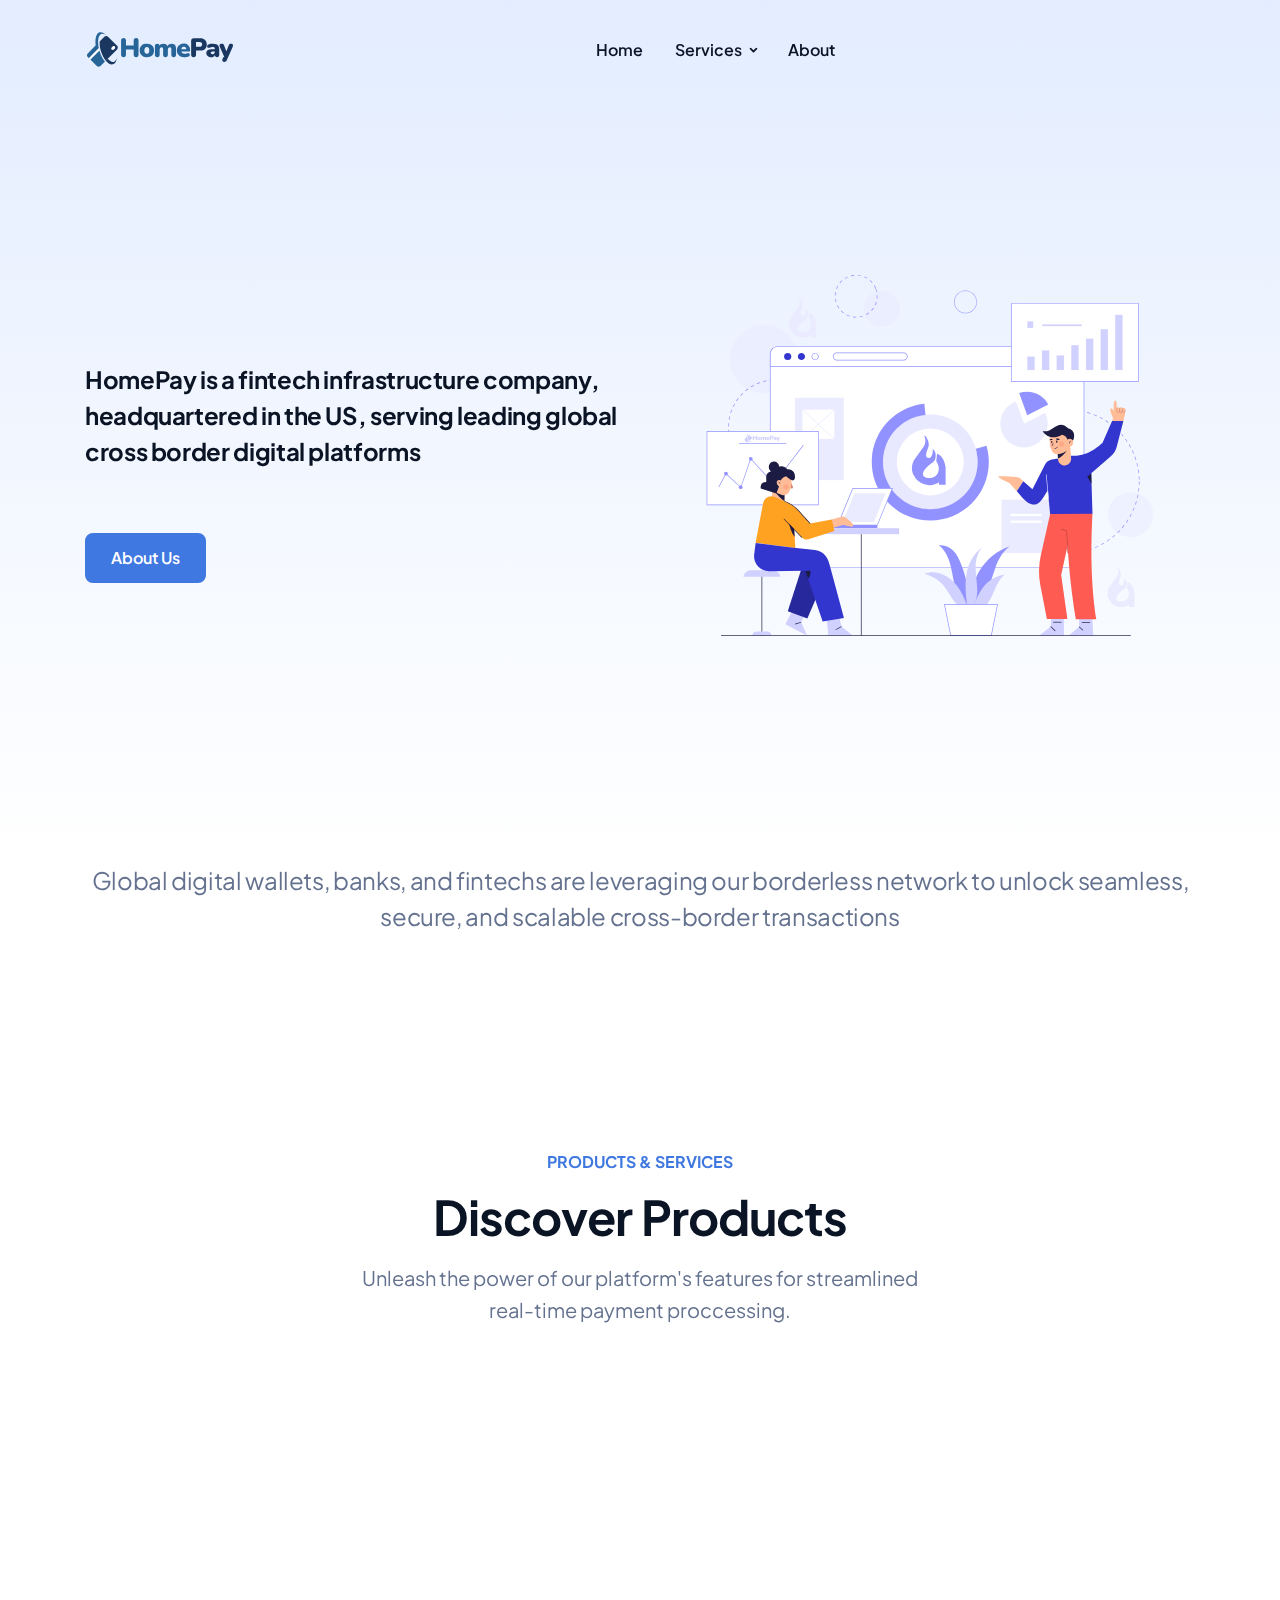
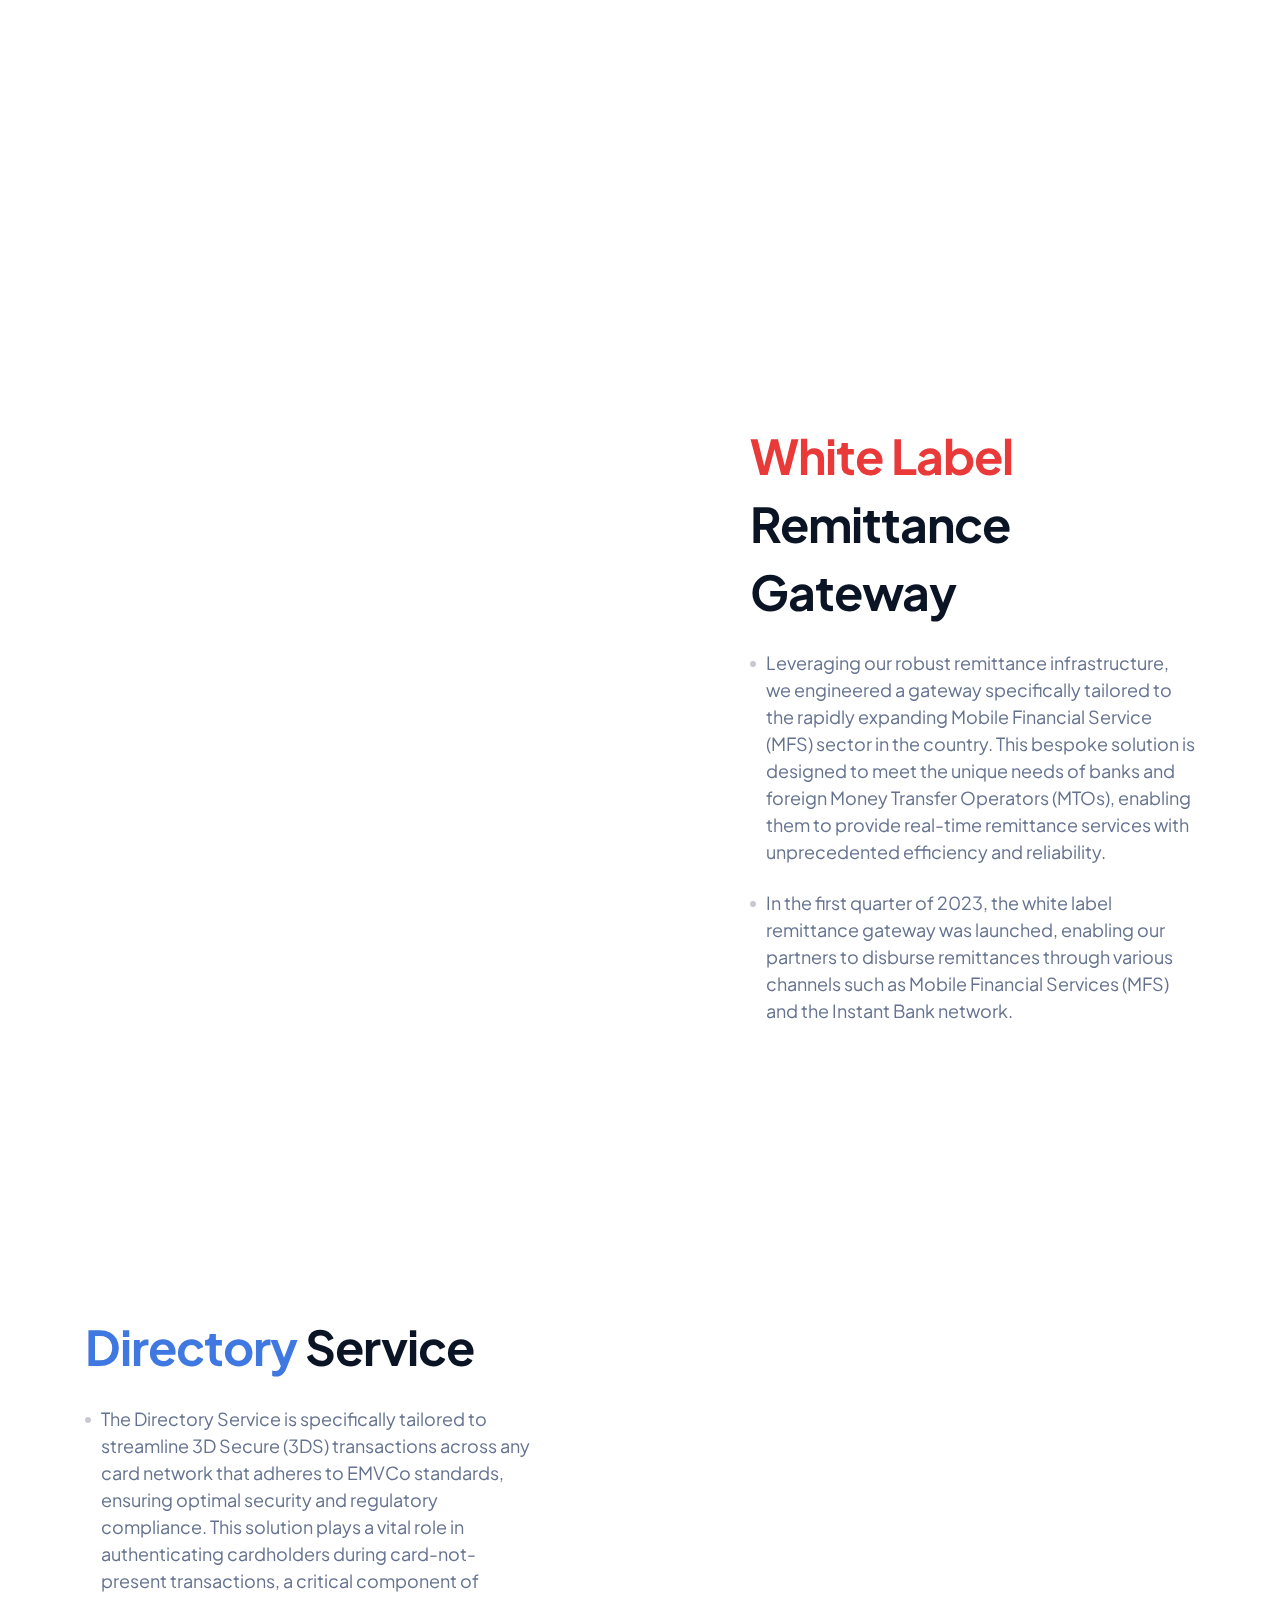
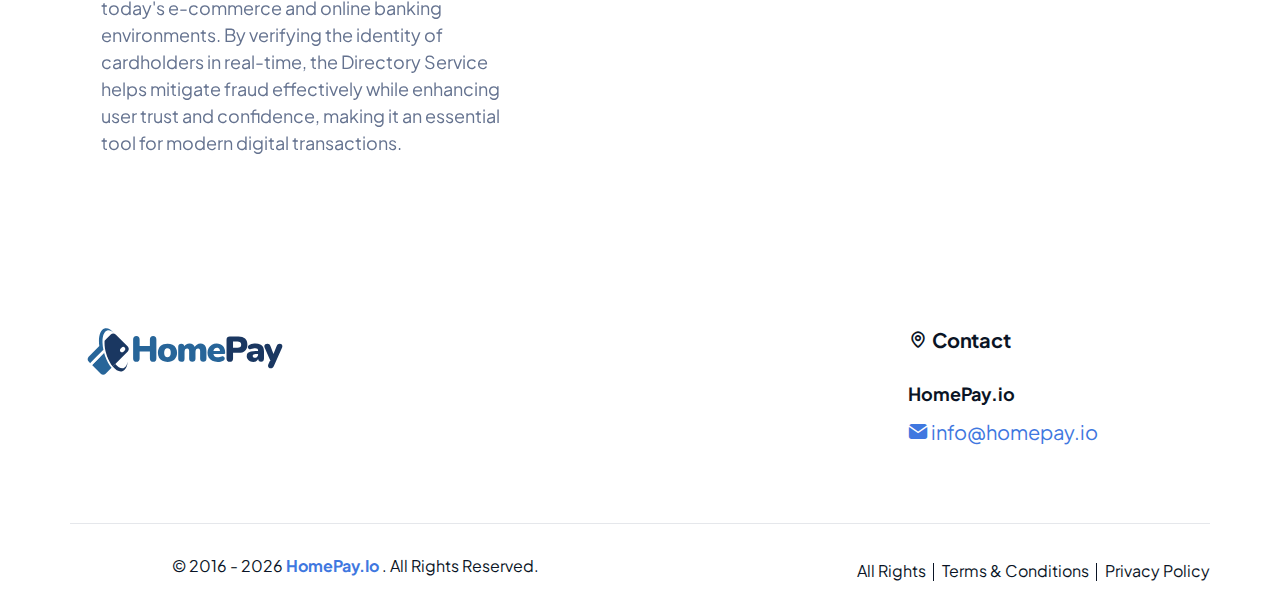
==== commit 08b8211f: "update  logo size" ====
--- a/index.html
+++ b/index.html
@@ -130,7 +130,7 @@
 
                   </h4>
                   <div class="row justify-content-center" style="filter: grayscale(100%);">
-                     <div class="col-xxl-8 col-xl-9 col-lg-10">
+                     <div class="col-xxl-12 col-xl-10 col-lg-11">
                         <div class="row gy-3 align-items-center justify-content-center justify-content-lg-between">
                            <div class="col-4 col-sm-3 col-lg-1" data-aos="fade-up" data-aos-delay="50">
                               <div class="nk-brand">
@@ -153,6 +153,12 @@
                            <div class="col-4 col-sm-3 col-lg-1" data-aos="fade-up" data-aos-delay="200">
                               <div class="nk-brand">
                                  <a href="https://tranglo.com" target="_blank"><img src="images/partners/tranglo.svg"
+                                       alt="brand-logo" /></a>
+                              </div>
+                           </div>
+                           <div class="col-4 col-sm-3 col-lg-1" data-aos="fade-up" data-aos-delay="200">
+                              <div class="nk-brand">
+                                 <a href="https://currencyclear.com" target="_blank"><img src="images/partners/cc.svg"
                                        alt="brand-logo" /></a>
                               </div>
                            </div>
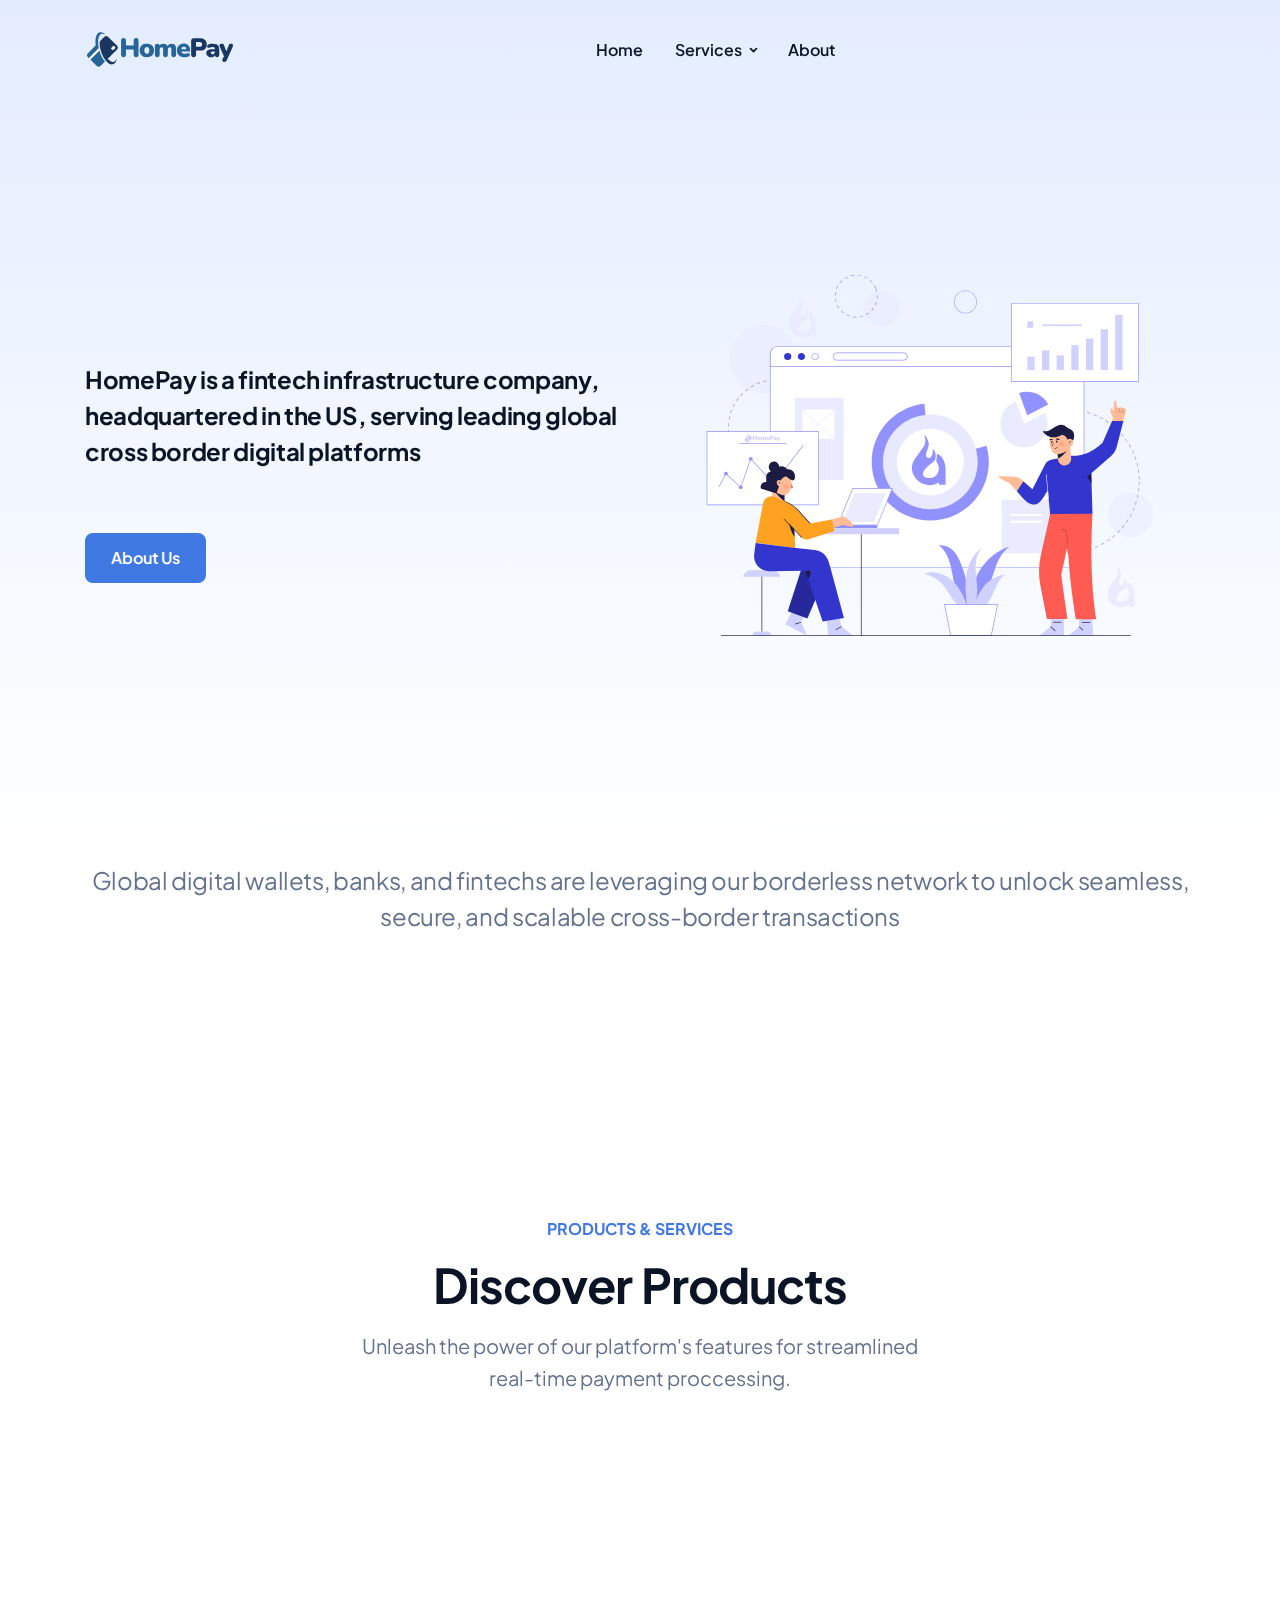
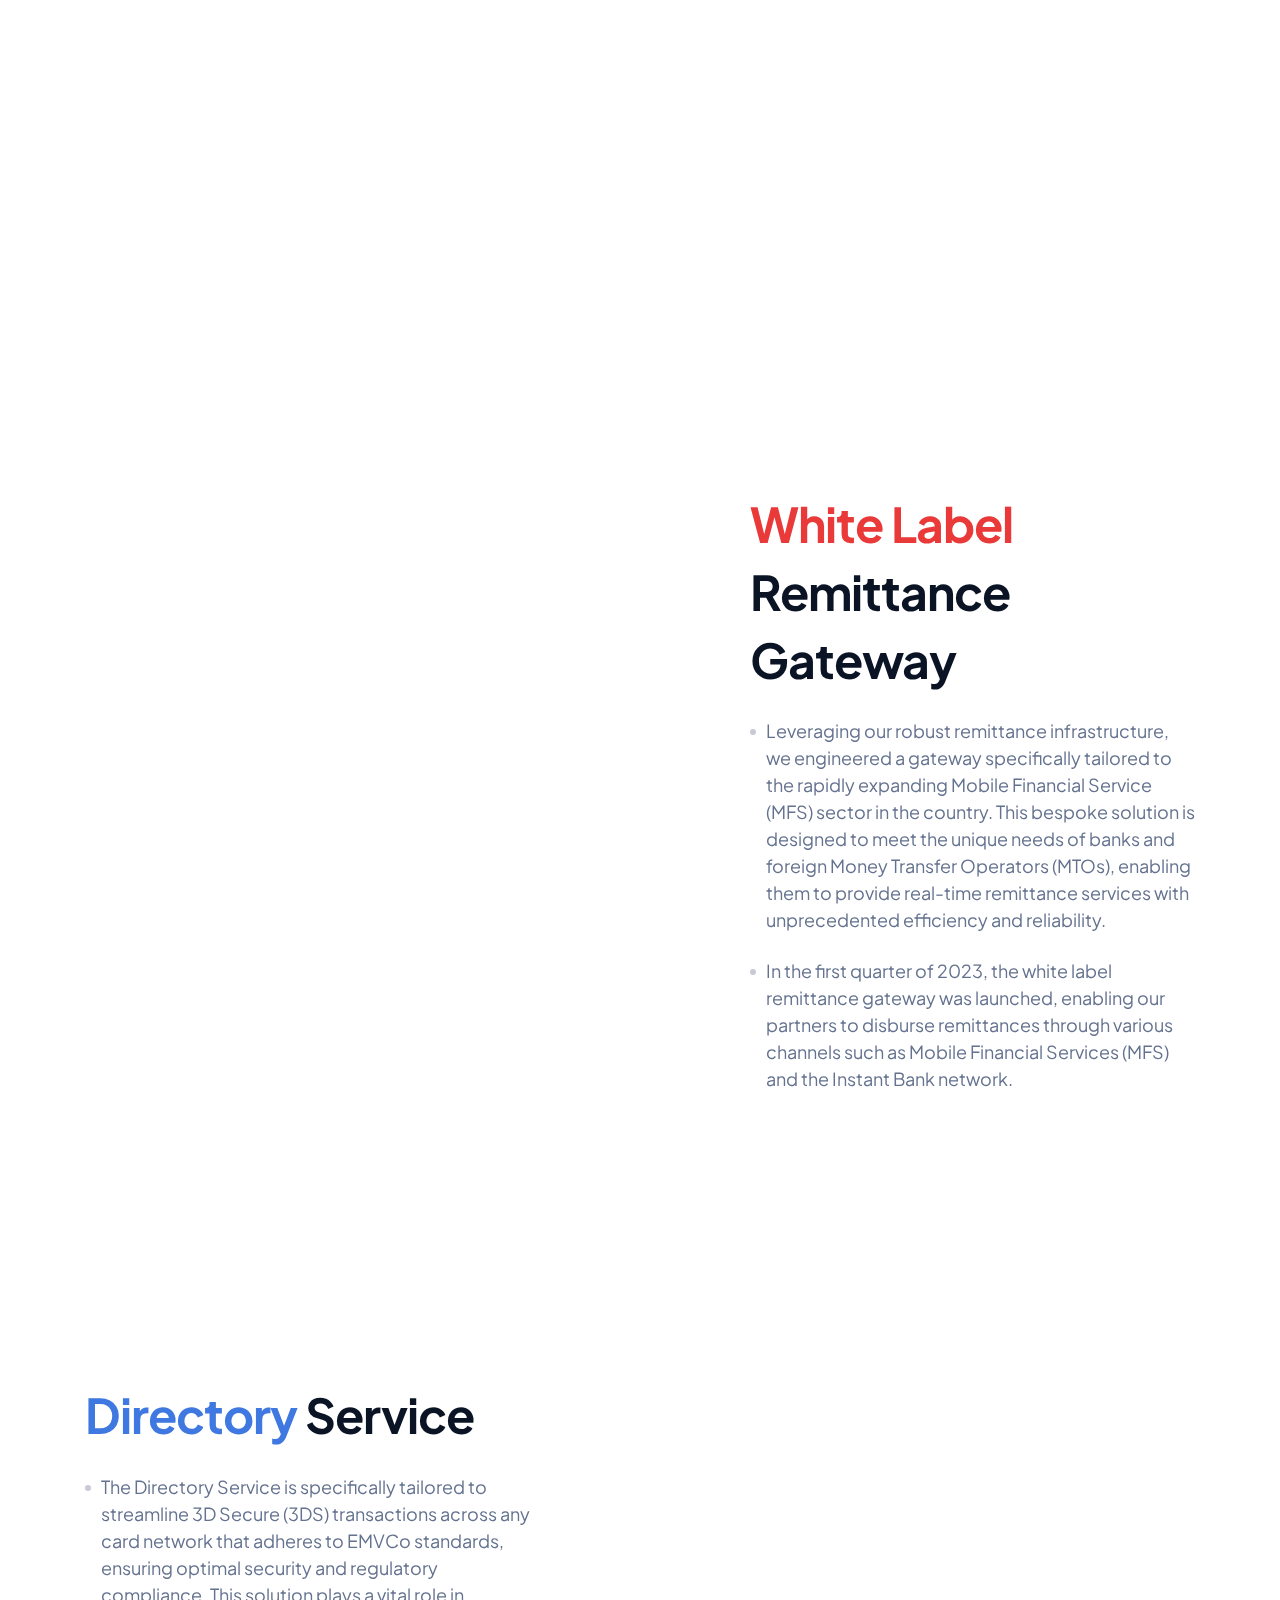
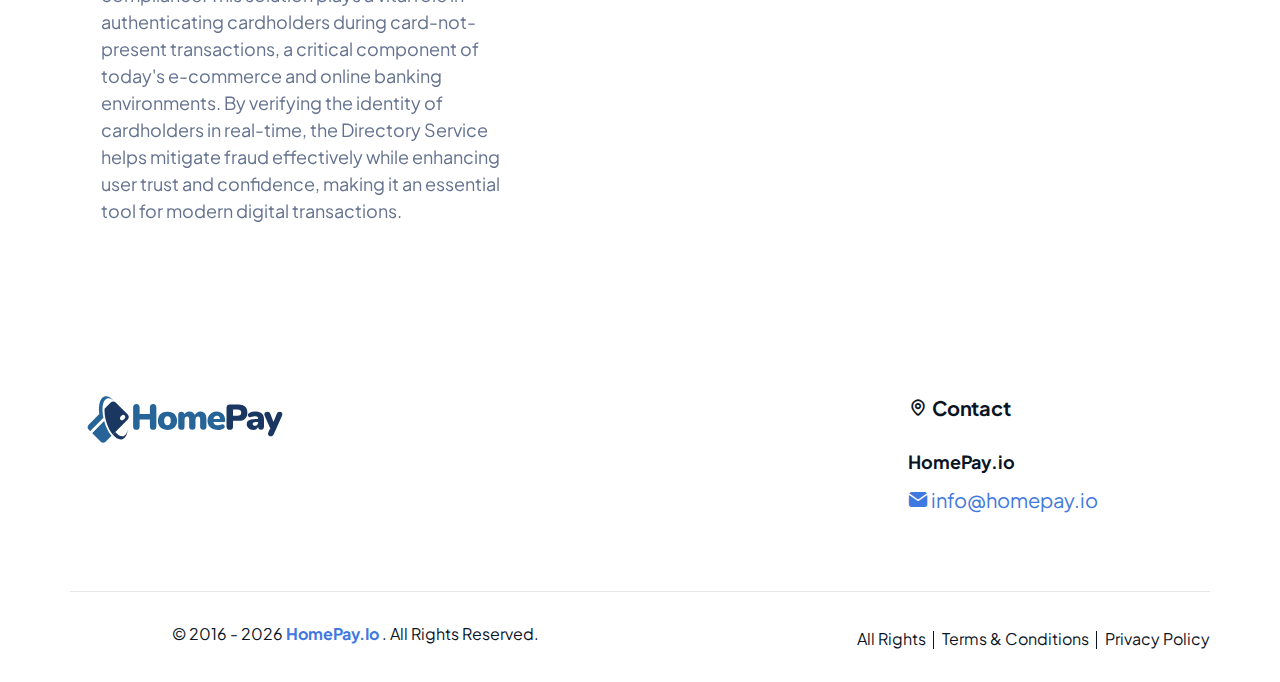
==== commit 257f0a33: "update logo size" ====
--- a/index.html
+++ b/index.html
@@ -130,7 +130,7 @@
 
                   </h4>
                   <div class="row justify-content-center" style="filter: grayscale(100%);">
-                     <div class="col-xxl-12 col-xl-10 col-lg-11">
+                     <div class="col-xxl-12 col-xl-10 col-lg-1">
                         <div class="row gy-3 align-items-center justify-content-center justify-content-lg-between">
                            <div class="col-4 col-sm-3 col-lg-1" data-aos="fade-up" data-aos-delay="50">
                               <div class="nk-brand">
@@ -138,25 +138,25 @@
                                        src="images/partners/pp.svg" alt="brand-logo" /></a>
                               </div>
                            </div>
-                           <div class="col-4 col-sm-3 col-lg-1" data-aos="fade-up" data-aos-delay="100">
+                           <div class="col-4 col-sm-3 col-lg-2" data-aos="fade-up" data-aos-delay="100">
                               <div class="nk-brand">
                                  <a href="https://www.skrill.com/en/" target="_blank"><img
                                        src="images/partners/skrill.svg" alt="brand-logo" /></a>
                               </div>
                            </div>
-                           <div class="col-4 col-sm-3 col-lg-1" data-aos="fade-up" data-aos-delay="150">
+                           <div class="col-4 col-sm-3 col-lg-2" data-aos="fade-up" data-aos-delay="150">
                               <div class="nk-brand">
                                  <a href="https://www.taptapsend.com" target="_blank"><img
                                        src="images/partners/taptapsend.svg" alt="brand-logo" /></a>
                               </div>
                            </div>
-                           <div class="col-4 col-sm-3 col-lg-1" data-aos="fade-up" data-aos-delay="200">
+                           <div class="col-5 col-sm-3 col-lg-2" data-aos="fade-up" data-aos-delay="200">
                               <div class="nk-brand">
                                  <a href="https://tranglo.com" target="_blank"><img src="images/partners/tranglo.svg"
                                        alt="brand-logo" /></a>
                               </div>
                            </div>
-                           <div class="col-4 col-sm-3 col-lg-1" data-aos="fade-up" data-aos-delay="200">
+                           <div class="col-4 col-sm-3 col-lg-2" data-aos="fade-up" data-aos-delay="200">
                               <div class="nk-brand">
                                  <a href="https://currencyclear.com" target="_blank"><img src="images/partners/cc.svg"
                                        alt="brand-logo" /></a>
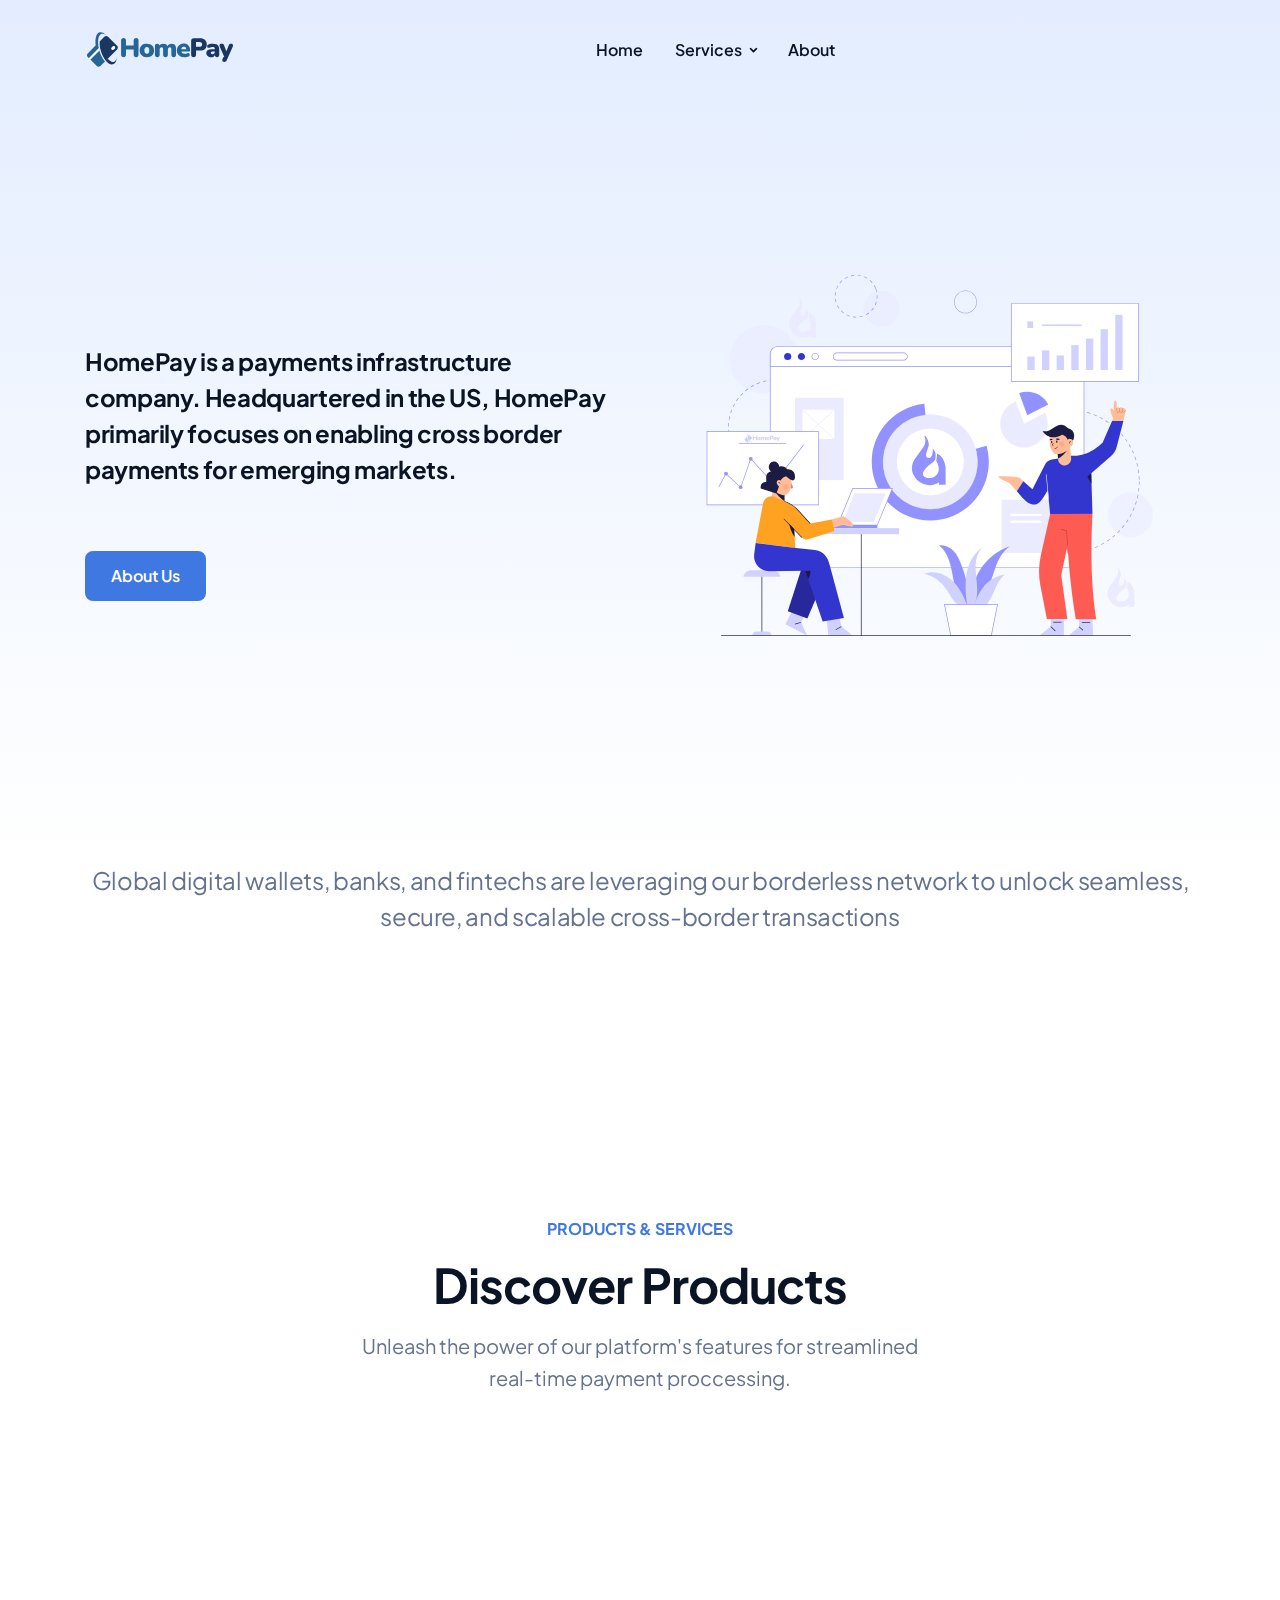
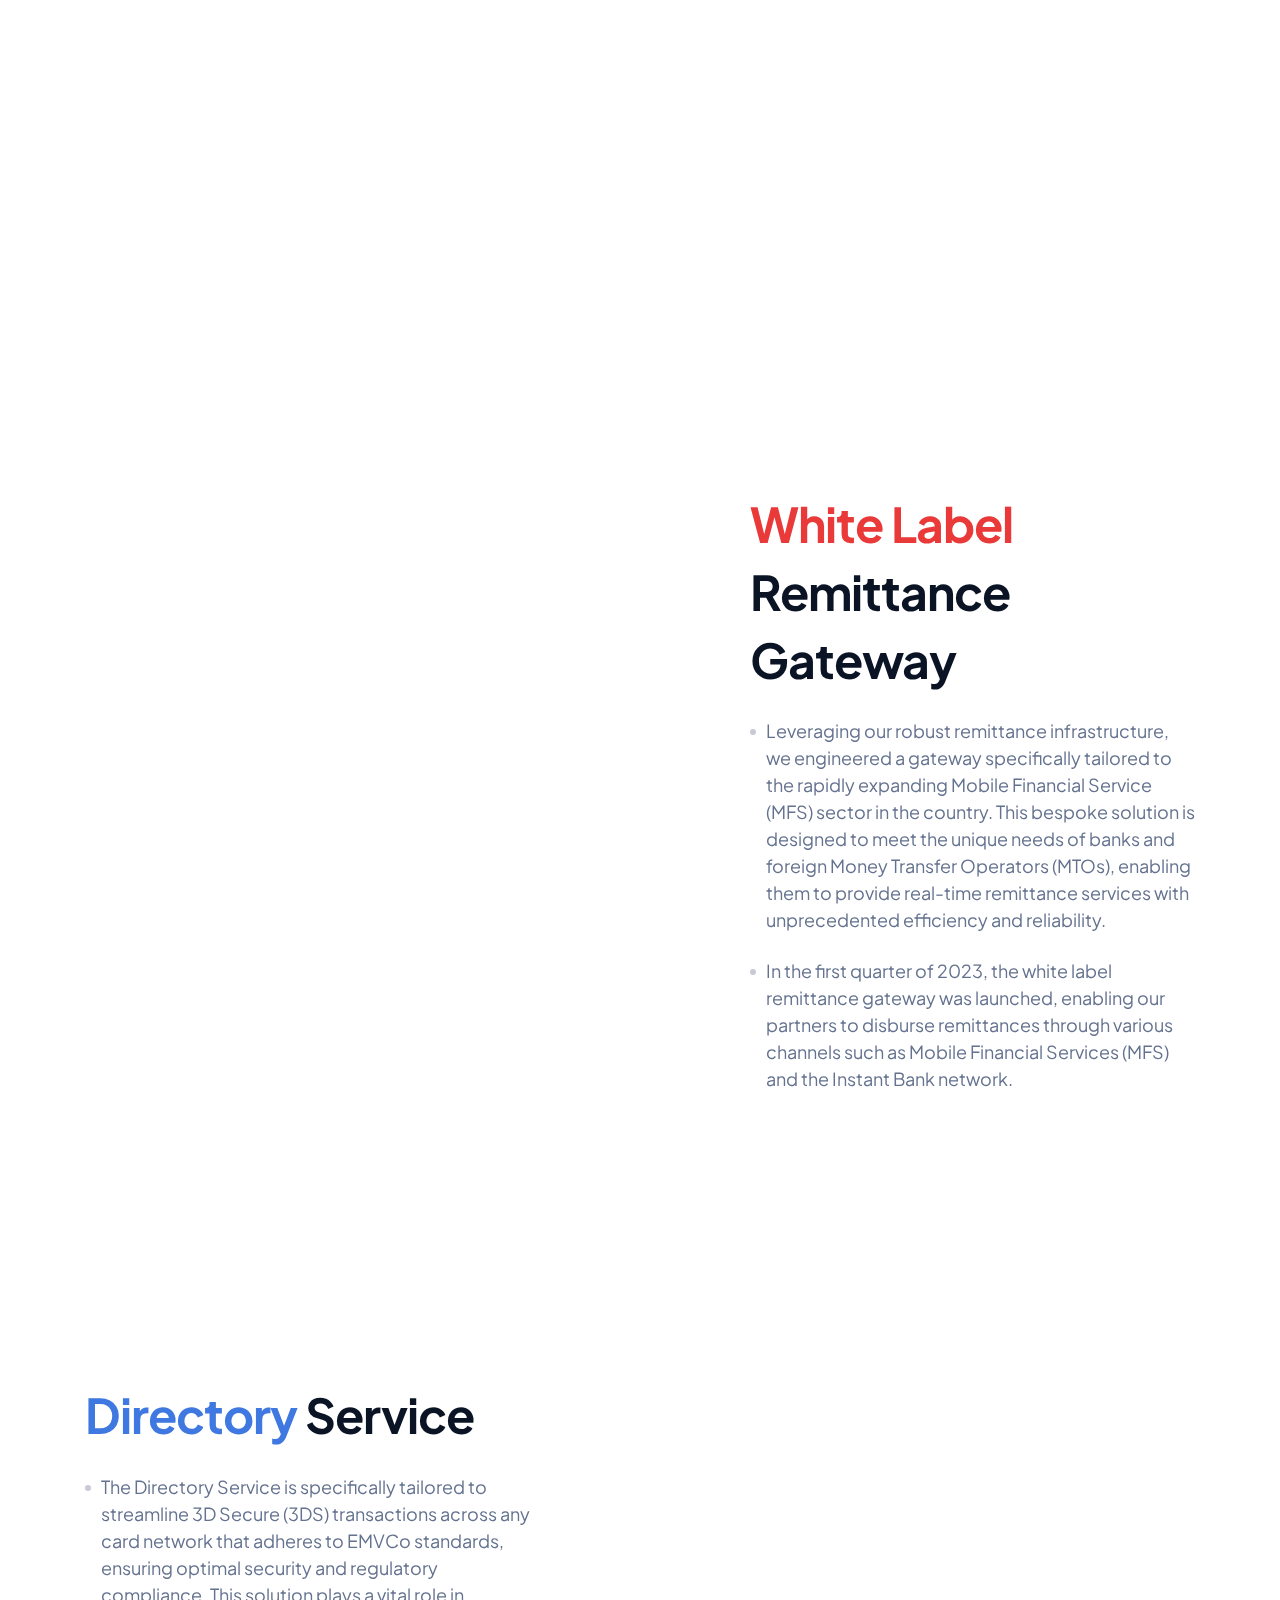
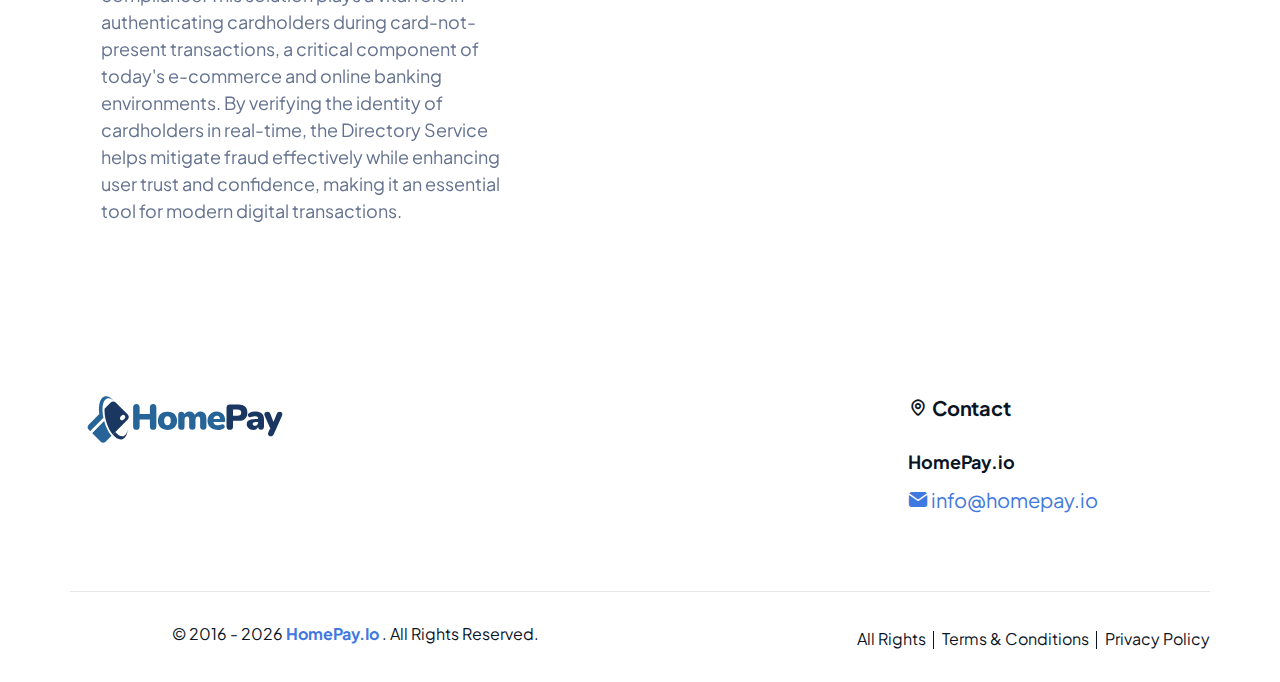
==== commit 16773366: "Update index.html" ====
--- a/index.html
+++ b/index.html
@@ -103,8 +103,8 @@
                      <div class="col-lg-6">
                         <div class="nk-banner-content">
                            <h4 class="mb-2 mb-md-3" data-aos="fade-up">
-                              HomePay is a fintech infrastructure company, headquartered in the US, serving leading
-                              global cross border digital platforms
+                              HomePay is a payments infrastructure company. Headquartered in the US, 
+                              HomePay primarily focuses on enabling cross border payments for emerging markets.
                            </h4>
                            <p class=" nk-section-text" data-aos="fade-up" data-aos-delay="50">
 
